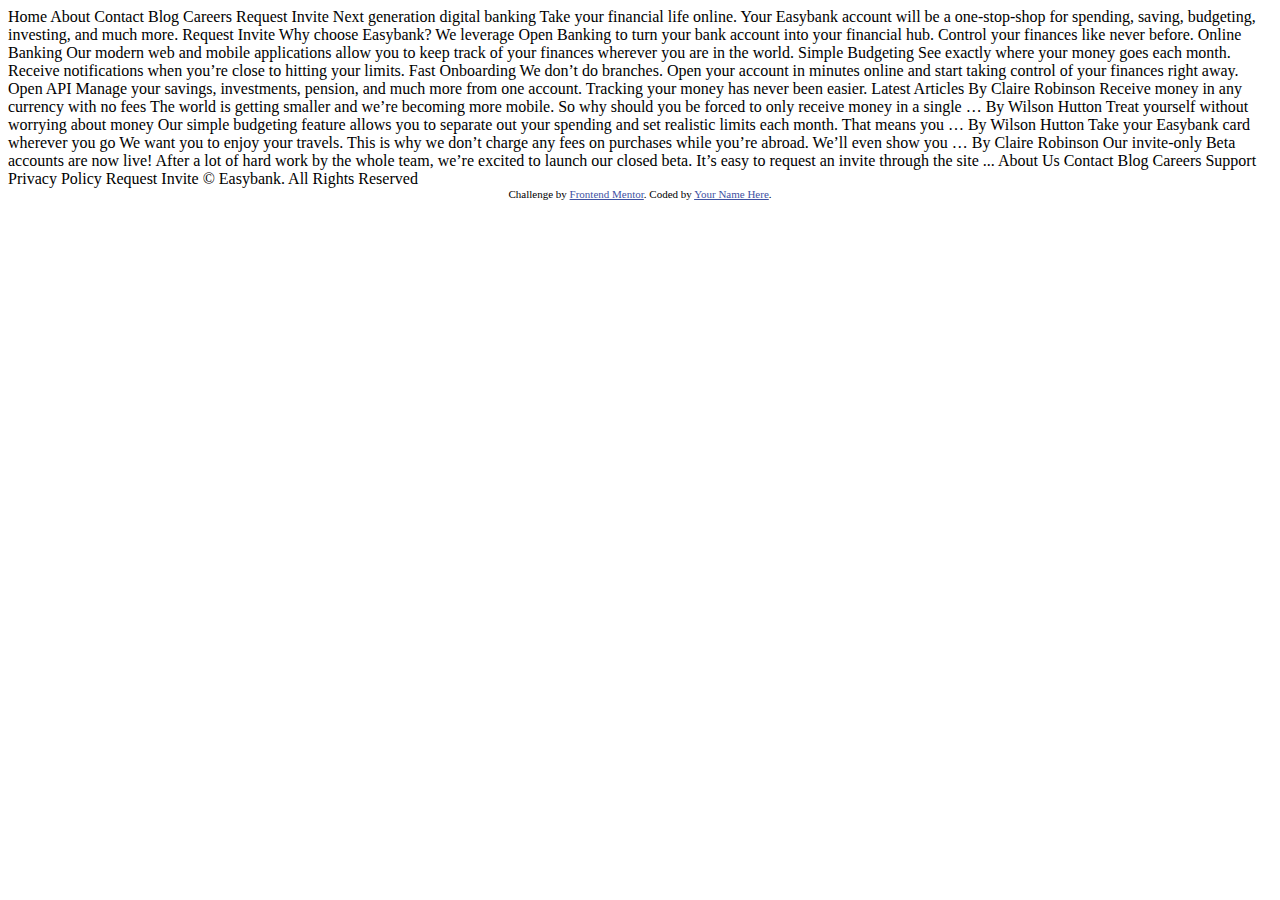
==== easybank-landing-page-master/index.html @ e7925551 "Necessary file" ====
<!DOCTYPE html>
<html lang="en">
<head>
  <meta charset="UTF-8">
  <meta name="viewport" content="width=device-width, initial-scale=1.0"> <!-- displays site properly based on user's device -->

  <link rel="icon" type="image/png" sizes="32x32" href="./images/favicon-32x32.png">
  
  <title>Frontend Mentor | Easybank landing page</title>

  <!-- Feel free to remove these styles or customise in your own stylesheet 👍 -->
  <style>
    .attribution { font-size: 11px; text-align: center; }
    .attribution a { color: hsl(228, 45%, 44%); }
  </style>
</head>
<body>

  Home
  About
  Contact
  Blog
  Careers

  Request Invite



  Next generation digital banking

  Take your financial life online. Your Easybank account will be a one-stop-shop 
  for spending, saving, budgeting, investing, and much more.

  Request Invite



  Why choose Easybank?

  We leverage Open Banking to turn your bank account into your financial hub. Control 
  your finances like never before.

  Online Banking
  Our modern web and mobile applications allow you to keep track of your finances 
  wherever you are in the world.

  Simple Budgeting
  See exactly where your money goes each month. Receive notifications when you’re 
  close to hitting your limits.

  Fast Onboarding
  We don’t do branches. Open your account in minutes online and start taking control 
  of your finances right away.

  Open API
  Manage your savings, investments, pension, and much more from one account. Tracking 
  your money has never been easier.

  

  Latest Articles

  By Claire Robinson
  Receive money in any currency with no fees
  The world is getting smaller and we’re becoming more mobile. So why should you be 
  forced to only receive money in a single …

  By Wilson Hutton
  Treat yourself without worrying about money
  Our simple budgeting feature allows you to separate out your spending and set 
  realistic limits each month. That means you …

  By Wilson Hutton
  Take your Easybank card wherever you go
  We want you to enjoy your travels. This is why we don’t charge any fees on purchases 
  while you’re abroad. We’ll even show you …

  By Claire Robinson
  Our invite-only Beta accounts are now live!
  After a lot of hard work by the whole team, we’re excited to launch our closed beta. 
  It’s easy to request an invite through the site ...

  

  About Us
  Contact
  Blog
  Careers
  Support
  Privacy Policy

  Request Invite

  © Easybank. All Rights Reserved
  
  <div class="attribution">
    Challenge by <a href="https://www.frontendmentor.io?ref=challenge" target="_blank">Frontend Mentor</a>. 
    Coded by <a href="#">Your Name Here</a>.
  </div>
</body>
</html>
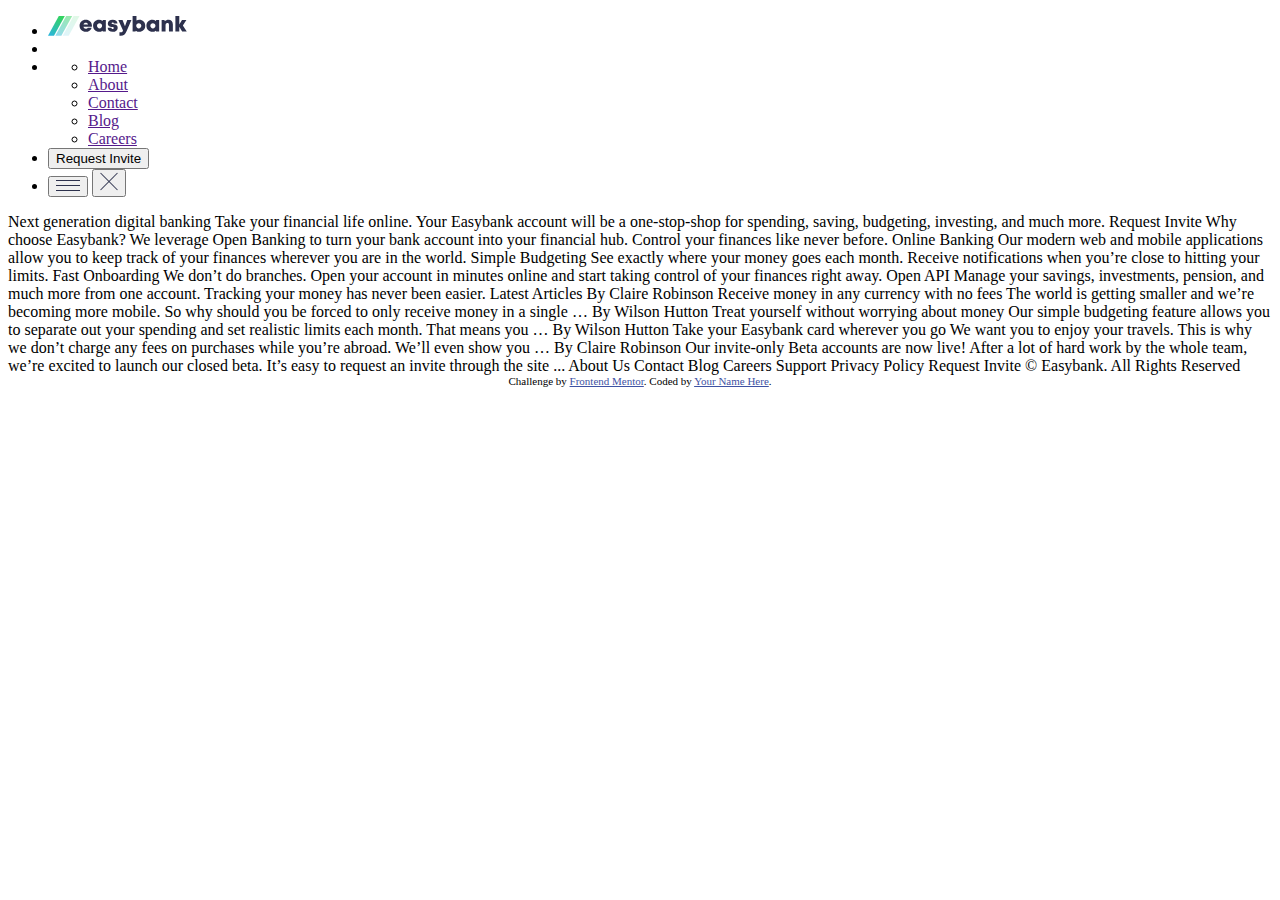
==== commit df12c1e4: "Header structure" ====
--- a/easybank-landing-page-master/index.html
+++ b/easybank-landing-page-master/index.html
@@ -1,34 +1,67 @@
 <!DOCTYPE html>
 <html lang="en">
+
 <head>
   <meta charset="UTF-8">
   <meta name="viewport" content="width=device-width, initial-scale=1.0"> <!-- displays site properly based on user's device -->
 
   <link rel="icon" type="image/png" sizes="32x32" href="./images/favicon-32x32.png">
-  
+
   <title>Frontend Mentor | Easybank landing page</title>
+
+  <link href="https://fonts.googleapis.com/css2?family=Public+Sans:wght@300;400;700&display=swap" rel="stylesheet">
+  <link rel="stylesheet" href="css/style.css">
 
   <!-- Feel free to remove these styles or customise in your own stylesheet 👍 -->
   <style>
-    .attribution { font-size: 11px; text-align: center; }
-    .attribution a { color: hsl(228, 45%, 44%); }
+    .attribution {
+      font-size: 11px;
+      text-align: center;
+    }
+
+    .attribution a {
+      color: hsl(228, 45%, 44%);
+    }
   </style>
 </head>
+
 <body>
+  <header class="container">
+    <nav class="menu">
+      <ul class="menu__ul">
+        <li class="menu__ul__logo">
+          <a href="index.html"><img src="images/logo.svg" alt="Easybank" /></a>
+        <li>
+        <li class="menu__ul__li">
+          <ul>
+            <li><a href="">Home</a></li>
+            <li><a href="">About</a></li>
+            <li><a href="">Contact</a></li>
+            <li><a href="">Blog</a></li>
+            <li><a href="">Careers</a></li>
+          </ul>
+        </li>
+        <li class="menu__ul__button">
+          <button class="btn">Request Invite</button>
+        </li>
+        <li class="menu__ul__hamburger">
+          <button class="open__menu">
+            <img src="images/icon-hamburger.svg" alt="Open menu" />
+          </button>
+          <button class="close__menu">
+            <img src="images/icon-close.svg" alt="Close menu" />
+          </button>
+        </li>
+      </ul>
+    </nav>
+  </header>
 
-  Home
-  About
-  Contact
-  Blog
-  Careers
-
-  Request Invite
 
 
 
   Next generation digital banking
 
-  Take your financial life online. Your Easybank account will be a one-stop-shop 
+  Take your financial life online. Your Easybank account will be a one-stop-shop
   for spending, saving, budgeting, investing, and much more.
 
   Request Invite
@@ -37,50 +70,50 @@
 
   Why choose Easybank?
 
-  We leverage Open Banking to turn your bank account into your financial hub. Control 
+  We leverage Open Banking to turn your bank account into your financial hub. Control
   your finances like never before.
 
   Online Banking
-  Our modern web and mobile applications allow you to keep track of your finances 
+  Our modern web and mobile applications allow you to keep track of your finances
   wherever you are in the world.
 
   Simple Budgeting
-  See exactly where your money goes each month. Receive notifications when you’re 
+  See exactly where your money goes each month. Receive notifications when you’re
   close to hitting your limits.
 
   Fast Onboarding
-  We don’t do branches. Open your account in minutes online and start taking control 
+  We don’t do branches. Open your account in minutes online and start taking control
   of your finances right away.
 
   Open API
-  Manage your savings, investments, pension, and much more from one account. Tracking 
+  Manage your savings, investments, pension, and much more from one account. Tracking
   your money has never been easier.
 
-  
+
 
   Latest Articles
 
   By Claire Robinson
   Receive money in any currency with no fees
-  The world is getting smaller and we’re becoming more mobile. So why should you be 
+  The world is getting smaller and we’re becoming more mobile. So why should you be
   forced to only receive money in a single …
 
   By Wilson Hutton
   Treat yourself without worrying about money
-  Our simple budgeting feature allows you to separate out your spending and set 
+  Our simple budgeting feature allows you to separate out your spending and set
   realistic limits each month. That means you …
 
   By Wilson Hutton
   Take your Easybank card wherever you go
-  We want you to enjoy your travels. This is why we don’t charge any fees on purchases 
+  We want you to enjoy your travels. This is why we don’t charge any fees on purchases
   while you’re abroad. We’ll even show you …
 
   By Claire Robinson
   Our invite-only Beta accounts are now live!
-  After a lot of hard work by the whole team, we’re excited to launch our closed beta. 
+  After a lot of hard work by the whole team, we’re excited to launch our closed beta.
   It’s easy to request an invite through the site ...
 
-  
+
 
   About Us
   Contact
@@ -92,10 +125,13 @@
   Request Invite
 
   © Easybank. All Rights Reserved
-  
+
   <div class="attribution">
-    Challenge by <a href="https://www.frontendmentor.io?ref=challenge" target="_blank">Frontend Mentor</a>. 
+    Challenge by <a href="https://www.frontendmentor.io?ref=challenge" target="_blank">Frontend Mentor</a>.
     Coded by <a href="#">Your Name Here</a>.
   </div>
+
+  <script src="js/script.js"></script>
 </body>
+
 </html>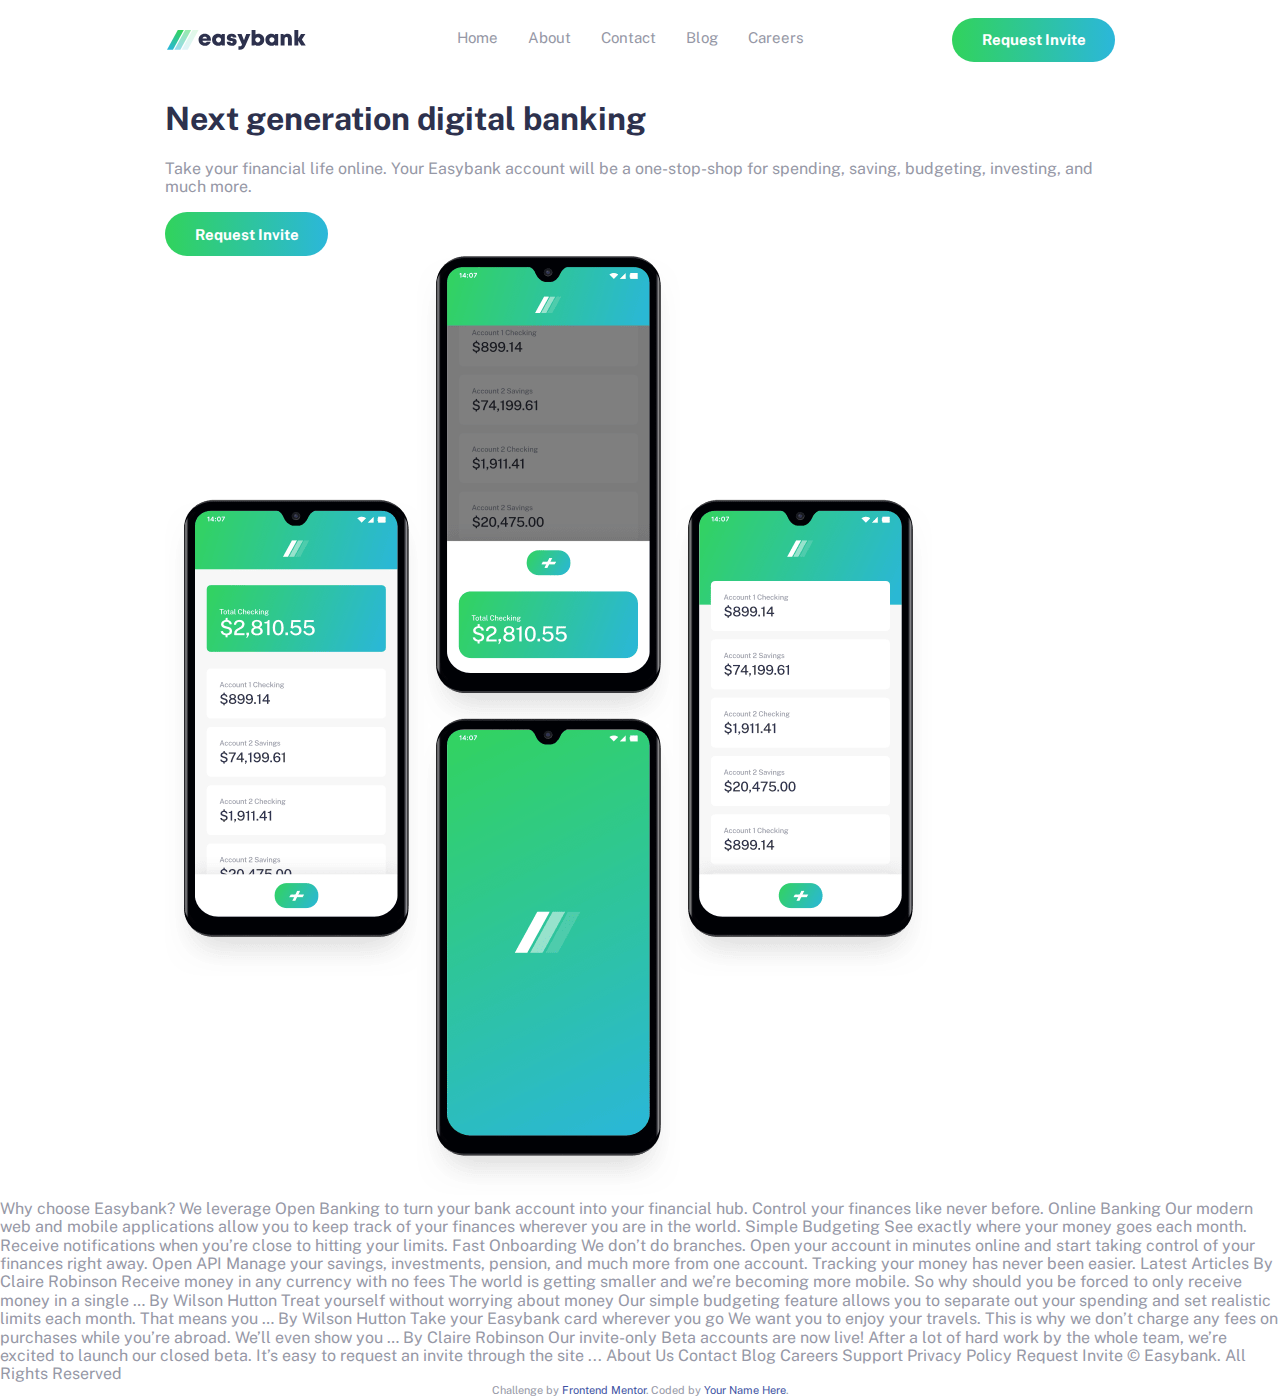
==== commit c0d85eed: "Main section structure" ====
--- a/easybank-landing-page-master/index.html
+++ b/easybank-landing-page-master/index.html
@@ -56,15 +56,17 @@
     </nav>
   </header>
 
-
-
-
-  Next generation digital banking
-
-  Take your financial life online. Your Easybank account will be a one-stop-shop
-  for spending, saving, budgeting, investing, and much more.
-
-  Request Invite
+  <main class="container">
+    <div class="main__text">
+      <h1 class="title">Next generation digital banking</h1>
+      <p class="text_1">Take your financial life online. Your Easybank account will be a one-stop-shop
+        for spending, saving, budgeting, investing, and much more.</p>
+      <button class="btn">Request Invite</button>
+    </div>
+    <div class="main__image">
+      <img src="images/image-mockups.png" alt="Mockups" />
+    </div>
+  </main>
 
 
 
--- a/easybank-landing-page-master/css/style.css
+++ b/easybank-landing-page-master/css/style.css
@@ -0,0 +1,537 @@
+/*! normalize.css v8.0.1 | MIT License | github.com/necolas/normalize.css */
+/* Document
+   ========================================================================== */
+/**
+ * 1. Correct the line height in all browsers.
+ * 2. Prevent adjustments of font size after orientation changes in iOS.
+ */
+html {
+  line-height: 1.15;
+  /* 1 */
+  -webkit-text-size-adjust: 100%;
+  /* 2 */
+}
+
+/* Sections
+   ========================================================================== */
+/**
+ * Remove the margin in all browsers.
+ */
+body {
+  margin: 0;
+}
+
+/**
+ * Render the `main` element consistently in IE.
+ */
+main {
+  display: block;
+}
+
+/**
+ * Correct the font size and margin on `h1` elements within `section` and
+ * `article` contexts in Chrome, Firefox, and Safari.
+ */
+h1 {
+  font-size: 2em;
+  margin: 0.67em 0;
+}
+
+/* Grouping content
+   ========================================================================== */
+/**
+ * 1. Add the correct box sizing in Firefox.
+ * 2. Show the overflow in Edge and IE.
+ */
+hr {
+  box-sizing: content-box;
+  /* 1 */
+  height: 0;
+  /* 1 */
+  overflow: visible;
+  /* 2 */
+}
+
+/**
+ * 1. Correct the inheritance and scaling of font size in all browsers.
+ * 2. Correct the odd `em` font sizing in all browsers.
+ */
+pre {
+  font-family: monospace, monospace;
+  /* 1 */
+  font-size: 1em;
+  /* 2 */
+}
+
+/* Text-level semantics
+   ========================================================================== */
+/**
+ * Remove the gray background on active links in IE 10.
+ */
+a {
+  background-color: transparent;
+}
+
+/**
+ * 1. Remove the bottom border in Chrome 57-
+ * 2. Add the correct text decoration in Chrome, Edge, IE, Opera, and Safari.
+ */
+abbr[title] {
+  border-bottom: none;
+  /* 1 */
+  text-decoration: underline;
+  /* 2 */
+  -webkit-text-decoration: underline dotted;
+          text-decoration: underline dotted;
+  /* 2 */
+}
+
+/**
+ * Add the correct font weight in Chrome, Edge, and Safari.
+ */
+b,
+strong {
+  font-weight: bolder;
+}
+
+/**
+ * 1. Correct the inheritance and scaling of font size in all browsers.
+ * 2. Correct the odd `em` font sizing in all browsers.
+ */
+code,
+kbd,
+samp {
+  font-family: monospace, monospace;
+  /* 1 */
+  font-size: 1em;
+  /* 2 */
+}
+
+/**
+ * Add the correct font size in all browsers.
+ */
+small {
+  font-size: 80%;
+}
+
+/**
+ * Prevent `sub` and `sup` elements from affecting the line height in
+ * all browsers.
+ */
+sub,
+sup {
+  font-size: 75%;
+  line-height: 0;
+  position: relative;
+  vertical-align: baseline;
+}
+
+sub {
+  bottom: -0.25em;
+}
+
+sup {
+  top: -0.5em;
+}
+
+/* Embedded content
+   ========================================================================== */
+/**
+ * Remove the border on images inside links in IE 10.
+ */
+img {
+  border-style: none;
+}
+
+/* Forms
+   ========================================================================== */
+/**
+ * 1. Change the font styles in all browsers.
+ * 2. Remove the margin in Firefox and Safari.
+ */
+button,
+input,
+optgroup,
+select,
+textarea {
+  font-family: inherit;
+  /* 1 */
+  font-size: 100%;
+  /* 1 */
+  line-height: 1.15;
+  /* 1 */
+  margin: 0;
+  /* 2 */
+}
+
+/**
+ * Show the overflow in IE.
+ * 1. Show the overflow in Edge.
+ */
+button,
+input {
+  /* 1 */
+  overflow: visible;
+}
+
+/**
+ * Remove the inheritance of text transform in Edge, Firefox, and IE.
+ * 1. Remove the inheritance of text transform in Firefox.
+ */
+button,
+select {
+  /* 1 */
+  text-transform: none;
+}
+
+/**
+ * Correct the inability to style clickable types in iOS and Safari.
+ */
+button,
+[type=button],
+[type=reset],
+[type=submit] {
+  -webkit-appearance: button;
+}
+
+/**
+ * Remove the inner border and padding in Firefox.
+ */
+button::-moz-focus-inner,
+[type=button]::-moz-focus-inner,
+[type=reset]::-moz-focus-inner,
+[type=submit]::-moz-focus-inner {
+  border-style: none;
+  padding: 0;
+}
+
+/**
+ * Restore the focus styles unset by the previous rule.
+ */
+button:-moz-focusring,
+[type=button]:-moz-focusring,
+[type=reset]:-moz-focusring,
+[type=submit]:-moz-focusring {
+  outline: 1px dotted ButtonText;
+}
+
+/**
+ * Correct the padding in Firefox.
+ */
+fieldset {
+  padding: 0.35em 0.75em 0.625em;
+}
+
+/**
+ * 1. Correct the text wrapping in Edge and IE.
+ * 2. Correct the color inheritance from `fieldset` elements in IE.
+ * 3. Remove the padding so developers are not caught out when they zero out
+ *    `fieldset` elements in all browsers.
+ */
+legend {
+  box-sizing: border-box;
+  /* 1 */
+  color: inherit;
+  /* 2 */
+  display: table;
+  /* 1 */
+  max-width: 100%;
+  /* 1 */
+  padding: 0;
+  /* 3 */
+  white-space: normal;
+  /* 1 */
+}
+
+/**
+ * Add the correct vertical alignment in Chrome, Firefox, and Opera.
+ */
+progress {
+  vertical-align: baseline;
+}
+
+/**
+ * Remove the default vertical scrollbar in IE 10+.
+ */
+textarea {
+  overflow: auto;
+}
+
+/**
+ * 1. Add the correct box sizing in IE 10.
+ * 2. Remove the padding in IE 10.
+ */
+[type=checkbox],
+[type=radio] {
+  box-sizing: border-box;
+  /* 1 */
+  padding: 0;
+  /* 2 */
+}
+
+/**
+ * Correct the cursor style of increment and decrement buttons in Chrome.
+ */
+[type=number]::-webkit-inner-spin-button,
+[type=number]::-webkit-outer-spin-button {
+  height: auto;
+}
+
+/**
+ * 1. Correct the odd appearance in Chrome and Safari.
+ * 2. Correct the outline style in Safari.
+ */
+[type=search] {
+  -webkit-appearance: textfield;
+  /* 1 */
+  outline-offset: -2px;
+  /* 2 */
+}
+
+/**
+ * Remove the inner padding in Chrome and Safari on macOS.
+ */
+[type=search]::-webkit-search-decoration {
+  -webkit-appearance: none;
+}
+
+/**
+ * 1. Correct the inability to style clickable types in iOS and Safari.
+ * 2. Change font properties to `inherit` in Safari.
+ */
+::-webkit-file-upload-button {
+  -webkit-appearance: button;
+  /* 1 */
+  font: inherit;
+  /* 2 */
+}
+
+/* Interactive
+   ========================================================================== */
+/*
+ * Add the correct display in Edge, IE 10+, and Firefox.
+ */
+details {
+  display: block;
+}
+
+/*
+ * Add the correct display in all browsers.
+ */
+summary {
+  display: list-item;
+}
+
+/* Misc
+   ========================================================================== */
+/**
+ * Add the correct display in IE 10+.
+ */
+template {
+  display: none;
+}
+
+/**
+ * Add the correct display in IE 10.
+ */
+[hidden] {
+  display: none;
+}
+
+:root {
+  font-size: 16px;
+}
+
+* {
+  font-family: "Public Sans", sans-serif;
+  color: #9698a6;
+}
+
+h1,
+h2,
+h3,
+h4 {
+  color: #2d314d;
+}
+
+.btn {
+  color: white;
+}
+
+.btn,
+li a {
+  font-size: 0.9375rem;
+}
+
+.container {
+  padding: 0px 15px;
+}
+
+ul {
+  margin: 0;
+  padding: 0;
+  list-style: none;
+}
+
+a {
+  text-decoration: none;
+}
+
+.btn {
+  font-weight: bold;
+  background-image: linear-gradient(to right, #31d35c, #2bb7da);
+  border: none;
+  width: 163px;
+  height: 44px;
+  border-radius: 23px;
+  cursor: pointer;
+  transition: opacity 0.4s, box-shadow 0.4s;
+}
+.btn:hover {
+  opacity: 0.7;
+}
+.btn:focus {
+  outline-width: 0px;
+  box-shadow: 4px 2px 4px 0px #31d35c, -4px -2px 4px 0px #2bb7da;
+}
+
+/* Responsive */
+@media screen and (min-width: 376px) {
+  .container {
+    padding: 0px 24px;
+  }
+}
+@media screen and (min-width: 600px) {
+  .container {
+    padding: 0px 60px;
+  }
+}
+@media screen and (min-width: 1279px) {
+  .container {
+    padding: 0px 165px;
+  }
+}
+/* Header desktop first */
+header {
+  position: relative;
+}
+header .menu__ul {
+  height: 80px;
+  display: flex;
+  justify-content: space-between;
+  align-items: center;
+}
+header .menu__ul a {
+  display: block;
+  padding: 4px 0px 0;
+}
+header .menu__ul__logo a {
+  border: 2px solid;
+  border-color: transparent;
+}
+header .menu__ul__logo a:focus {
+  outline-width: 0px;
+  border-image-slice: 1;
+  border-image-source: linear-gradient(to right, #31d35c, #2bb7da);
+}
+header .menu__ul__li {
+  margin: 0 auto;
+}
+header .menu__ul__li ul {
+  display: flex;
+}
+header .menu__ul__li a {
+  padding: 0px 15px;
+  border-bottom: 4px solid transparent;
+  height: 80px;
+  display: flex;
+  align-items: center;
+  transition: color 0.4s;
+}
+header .menu__ul__li a:hover,
+header .menu__ul__li a:focus {
+  outline-width: 0px;
+  color: #2d314d;
+  border-image-slice: 1;
+  border-image-source: linear-gradient(to right, #31d35c, #2bb7da);
+}
+header .menu__ul__hamburger,
+header .menu__ul__hamburger button {
+  display: none;
+  border: none;
+  background-color: transparent;
+  padding: 10px 0px 10px 10px;
+  cursor: pointer;
+}
+header .menu__ul__hamburger button:focus {
+  outline-color: transparent;
+}
+
+@media screen and (max-width: 900px) {
+  body.open {
+    overflow: hidden;
+  }
+
+  header .menu__ul__li {
+    position: absolute;
+    height: 0vh;
+    top: 80px;
+    left: 50%;
+    transform: translateX(-50%);
+    overflow: hidden;
+    transition: 0.6s ease-in-out !important;
+  }
+  header.open .menu__ul__li {
+    width: 100%;
+    height: 100vh;
+    background-image: linear-gradient(to bottom, #2d314d, rgba(45, 49, 77, 0.5), transparent);
+    transition: 0.6s ease-in-out;
+  }
+  header .menu__ul__li ul {
+    flex-direction: column;
+    align-items: center;
+    position: absolute;
+    background-color: white;
+    width: calc(100% - 120px);
+    height: 0;
+    padding: 15px 0;
+    border-radius: 5px;
+    top: 24px;
+    left: 50%;
+    transform: translateX(-50%);
+    overflow: hidden;
+    transition: height 0.6s ease-in-out;
+  }
+  header.open .menu__ul__li ul {
+    height: auto;
+    transition: height 0.6s ease-in-out;
+  }
+  header .menu__ul__li a {
+    color: #2d314d;
+    height: auto;
+    padding: 15px;
+  }
+  header .menu__ul__button {
+    display: none;
+  }
+  header .menu__ul__hamburger,
+header .menu__ul__hamburger .open__menu {
+    display: block;
+  }
+  header.open .menu__ul__hamburger .open__menu {
+    display: none;
+  }
+  header.open .menu__ul__hamburger .close__menu {
+    display: block;
+  }
+}
+@media screen and (max-width: 600px) {
+  header .menu__ul__li ul {
+    width: calc(100% - 48px);
+  }
+}
+@media screen and (max-width: 374px) {
+  header .menu__ul__li ul {
+    width: calc(100% - 30px);
+  }
+}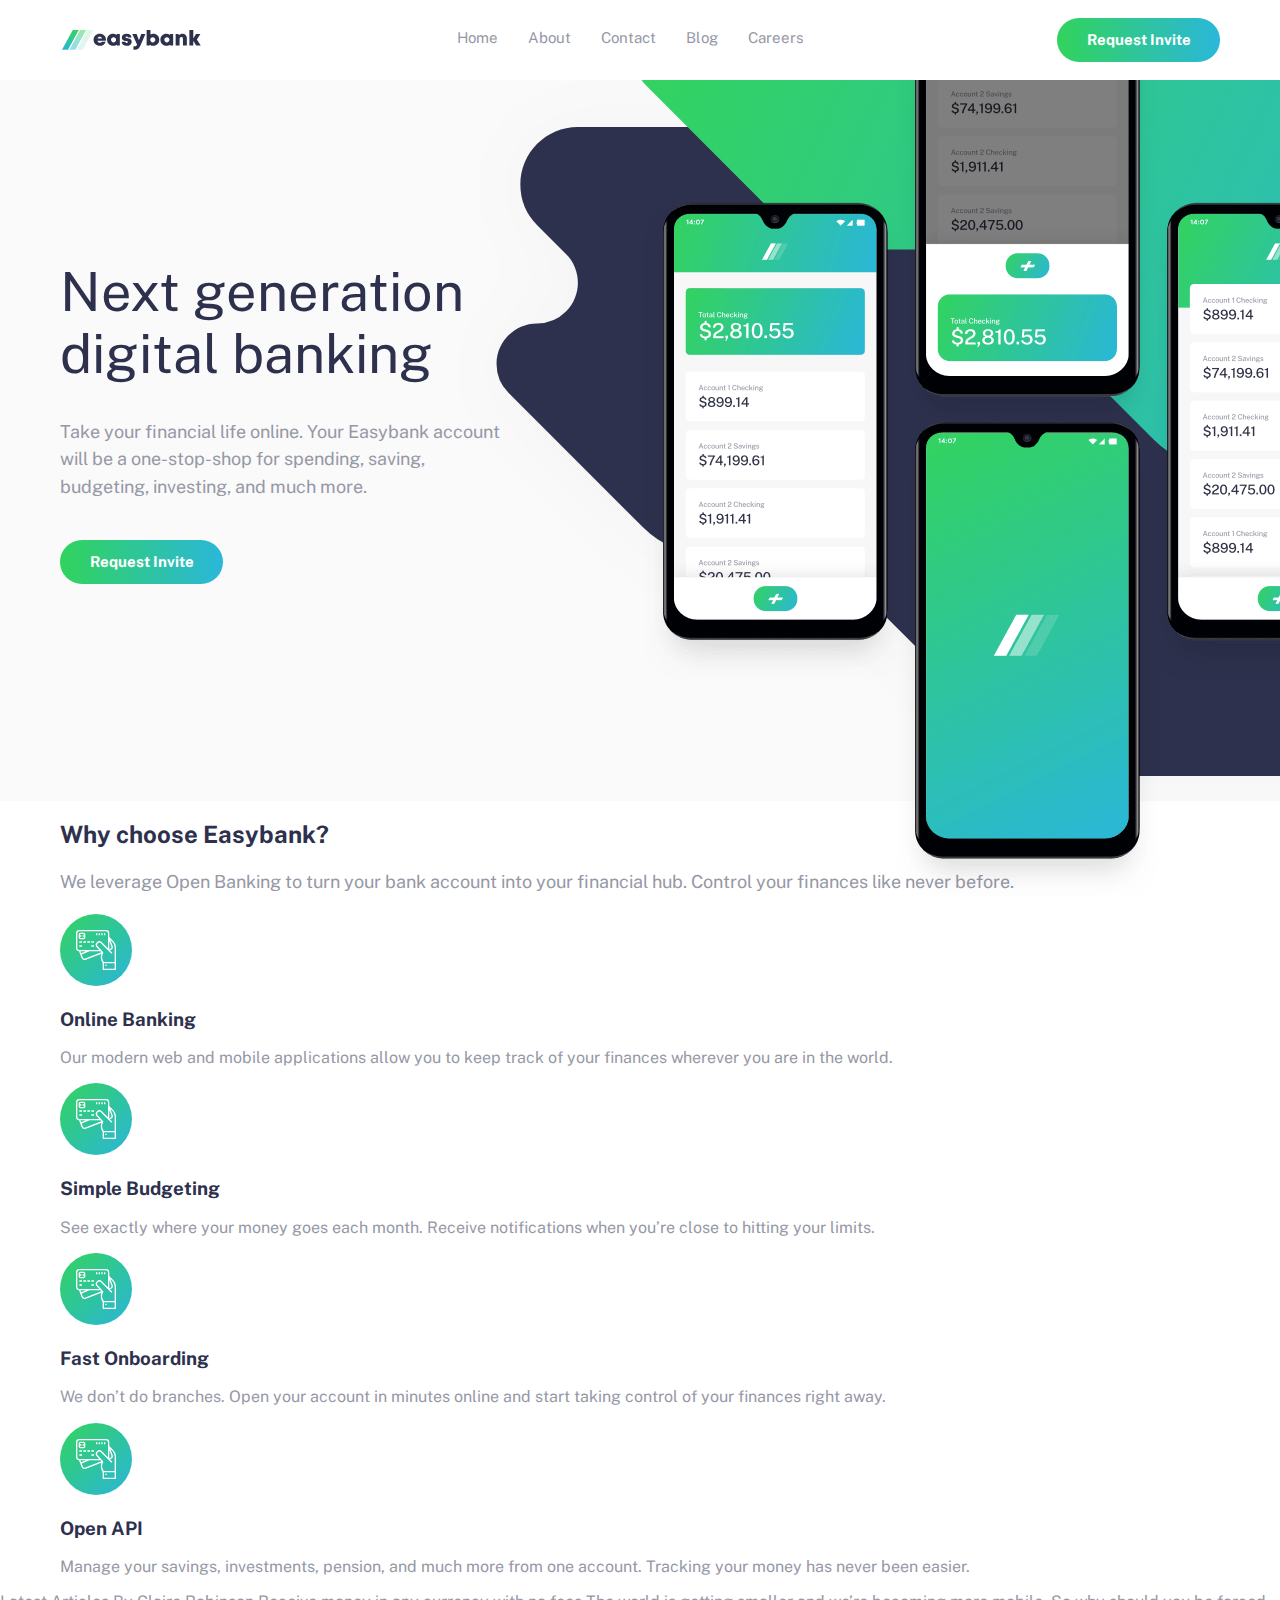
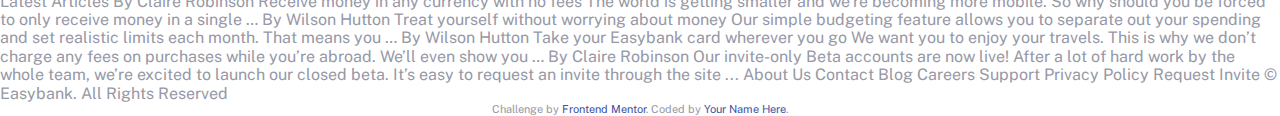
==== commit bbf33363: "Features section structure" ====
--- a/easybank-landing-page-master/index.html
+++ b/easybank-landing-page-master/index.html
@@ -68,28 +68,49 @@
     </div>
   </main>
 
+  <section class="features container">
+    <div class="features__text">
+      <h2 class="subtitle_1">Why choose Easybank?</h2>
+      <p class="text_1">We leverage Open Banking to turn your bank account into your financial hub. Control
+        your finances like never before.
+      </p>
+    </div>
+    <div class="features__wrapper">
+      <div class="features__feature">
+        <img src="images/icon-online.svg" alt="Online Banking" />
+        <h3 class="subtitle_2">Online Banking</h3>
+        <p class="text_2">Our modern web and mobile applications allow you to keep track of your finances
+          wherever you are in the world.</p>
+      </div>
+
+      <div class="features__feature">
+        <img src="images/icon-online.svg" alt="Online Banking" />
+        <h3 class="subtitle_2">Simple Budgeting</h3>
+        <p class="text_2">See exactly where your money goes each month. Receive notifications when you’re
+          close to hitting your limits.</p>
+      </div>
+
+      <div class="features__feature">
+        <img src="images/icon-online.svg" alt="Online Banking" />
+        <h3 class="subtitle_2">Fast Onboarding</h3>
+        <p class="text_2">We don’t do branches. Open your account in minutes online and start taking control
+          of your finances right away.</p>
+      </div>
+
+      <div class="features__feature">
+        <img src="images/icon-online.svg" alt="Online Banking" />
+        <h3 class="subtitle_2">Open API</h3>
+        <p class="text_2">Manage your savings, investments, pension, and much more from one account. Tracking
+          your money has never been easier.</p>
+      </div>
+    </div>
+  </section>
 
 
-  Why choose Easybank?
 
-  We leverage Open Banking to turn your bank account into your financial hub. Control
-  your finances like never before.
 
-  Online Banking
-  Our modern web and mobile applications allow you to keep track of your finances
-  wherever you are in the world.
 
-  Simple Budgeting
-  See exactly where your money goes each month. Receive notifications when you’re
-  close to hitting your limits.
 
-  Fast Onboarding
-  We don’t do branches. Open your account in minutes online and start taking control
-  of your finances right away.
-
-  Open API
-  Manage your savings, investments, pension, and much more from one account. Tracking
-  your money has never been easier.
 
 
 
--- a/easybank-landing-page-master/css/style.css
+++ b/easybank-landing-page-master/css/style.css
@@ -363,8 +363,31 @@
   font-size: 0.9375rem;
 }
 
+.title {
+  font-size: 2.3125rem;
+  font-weight: 400;
+}
+
+.text_1 {
+  font-size: 0.875rem;
+  line-height: 1.4rem;
+}
+
+@media screen and (min-width: 767px) {
+  .title {
+    font-size: 3.375rem;
+  }
+
+  .text_1 {
+    font-size: 1.125rem;
+    line-height: 1.7rem;
+  }
+}
 .container {
   padding: 0px 15px;
+  max-width: 1920px;
+  margin: 0 auto;
+  box-sizing: border-box;
 }
 
 ul {
@@ -406,14 +429,31 @@
     padding: 0px 60px;
   }
 }
-@media screen and (min-width: 1279px) {
+@media screen and (min-width: 1400px) {
   .container {
     padding: 0px 165px;
   }
 }
+@media screen and (min-width: 1600px) {
+  .container {
+    padding: 0px 230px;
+  }
+}
+@media screen and (min-width: 1750px) {
+  .container {
+    padding: 0px 260px;
+  }
+}
+@media screen and (min-width: 1850px) {
+  .container {
+    padding: 0px 330px;
+  }
+}
 /* Header desktop first */
 header {
+  background-color: #fff;
   position: relative;
+  z-index: 3;
 }
 header .menu__ul {
   height: 80px;
@@ -479,7 +519,7 @@
     left: 50%;
     transform: translateX(-50%);
     overflow: hidden;
-    transition: 0.6s ease-in-out !important;
+    transition: 0.6s ease-in !important;
   }
   header.open .menu__ul__li {
     width: 100%;
@@ -525,13 +565,140 @@
     display: block;
   }
 }
-@media screen and (max-width: 600px) {
-  header .menu__ul__li ul {
-    width: calc(100% - 48px);
-  }
-}
 @media screen and (max-width: 374px) {
   header .menu__ul__li ul {
     width: calc(100% - 30px);
   }
+}
+@media screen and (max-width: 600px) {
+  header .menu__ul {
+    height: 64px;
+  }
+
+  header .menu__ul__li {
+    top: 64px;
+  }
+
+  header .menu__ul__li ul {
+    width: calc(100% - 48px);
+  }
+}
+main {
+  background-color: #fafafa;
+  display: flex;
+  background-image: url("../images/bg-intro-desktop.svg");
+  background-repeat: no-repeat;
+  background-position-x: 624px;
+  background-position-y: -260px;
+  justify-content: space-between;
+  position: relative;
+}
+main.container {
+  padding-right: 0px;
+}
+main .main__text {
+  height: 721px;
+}
+main .main__text .title {
+  width: 404px;
+  margin: 181px 0 33px 0;
+}
+main .main__text .text_1 {
+  width: 447px;
+  margin: 0 0 40px;
+}
+main .main__image {
+  position: absolute;
+  height: 939px;
+  width: 636px;
+  right: 0px;
+  top: -121px;
+  z-index: 1;
+  overflow: hidden;
+}
+
+@media screen and (max-width: 1250px) {
+  main {
+    flex-direction: column-reverse;
+    align-items: center;
+  }
+  main .main__text {
+    height: auto;
+    text-align: center;
+  }
+  main .main__text .title {
+    margin: 36px auto 33px auto;
+  }
+  main .main__image {
+    position: relative;
+    height: 529px;
+    width: 636px;
+    top: 0;
+    z-index: 1;
+    overflow: hidden;
+  }
+  main .main__image img {
+    display: block;
+    width: 100%;
+    top: -228px;
+    position: relative;
+  }
+}
+@media screen and (min-width: 375px) and (max-width: 440px) {
+  main {
+    background-size: contain;
+    padding-right: 15px;
+  }
+}
+@media screen and (max-width: 720px) {
+  main {
+    background-image: url("../images/bg-intro-mobile.svg");
+    background-position-x: right;
+    background-position-y: -85px;
+    padding: 0;
+  }
+  main .main__text .title {
+    margin: 48px 0 23px;
+    width: 300px;
+  }
+  main .main__text .text_1 {
+    margin-bottom: 33px;
+    width: 300px;
+  }
+  main .main__image {
+    margin: 0 auto;
+    width: 300px;
+    height: 259px;
+  }
+  main .main__image img {
+    height: auto;
+    width: 300px;
+    margin: 0 auto;
+    top: -106px;
+  }
+}
+@media screen and (min-width: 720px) and (max-width: 768px) {
+  main {
+    background-position-x: 107px;
+  }
+}
+@media screen and (min-width: 769px) and (max-width: 1251px) {
+  main {
+    background-position-x: 321px;
+  }
+}
+@media screen and (min-width: 1251px) and (max-width: 1399px) {
+  main {
+    background-position-x: 424px;
+  }
+}
+@media screen and (min-width: 1690px) {
+  main {
+    background-position-x: 720px;
+  }
+}
+@media screen and (min-width: 1800px) {
+  main {
+    background-position-x: 820px;
+  }
 }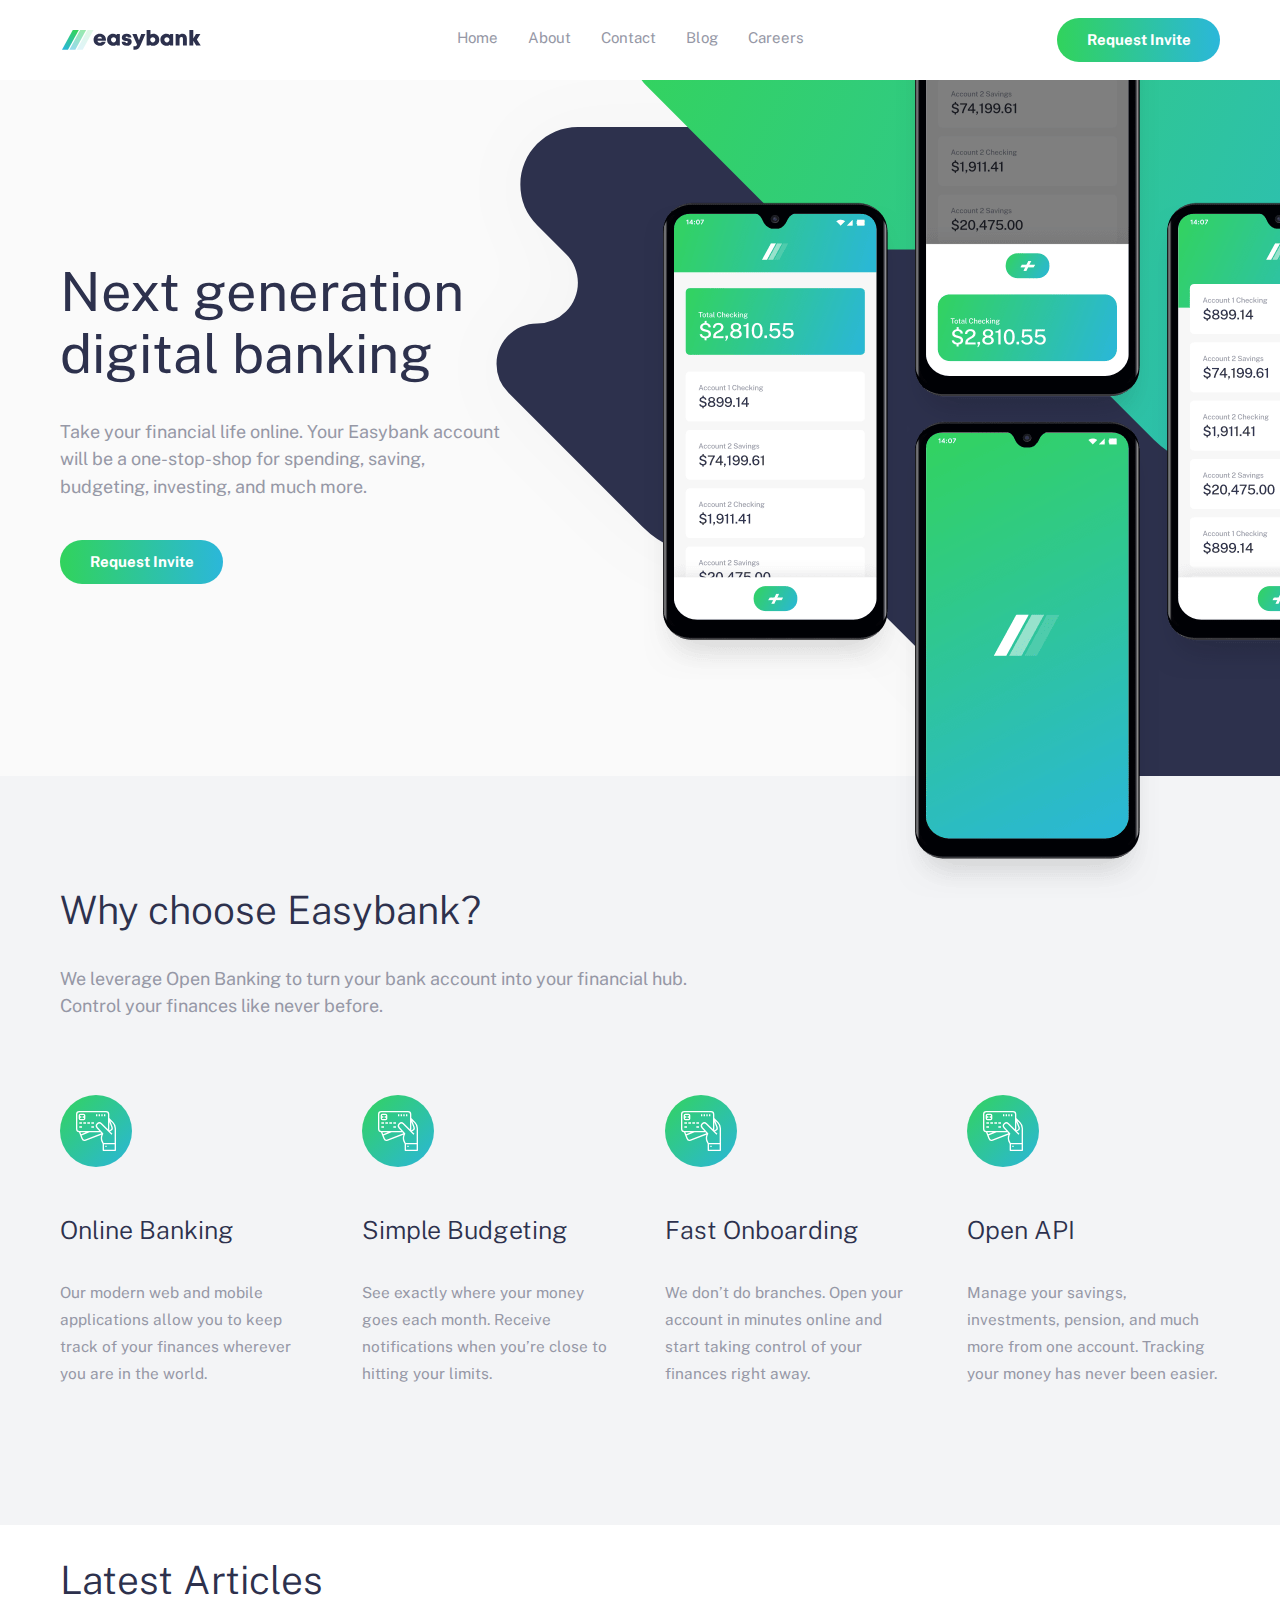
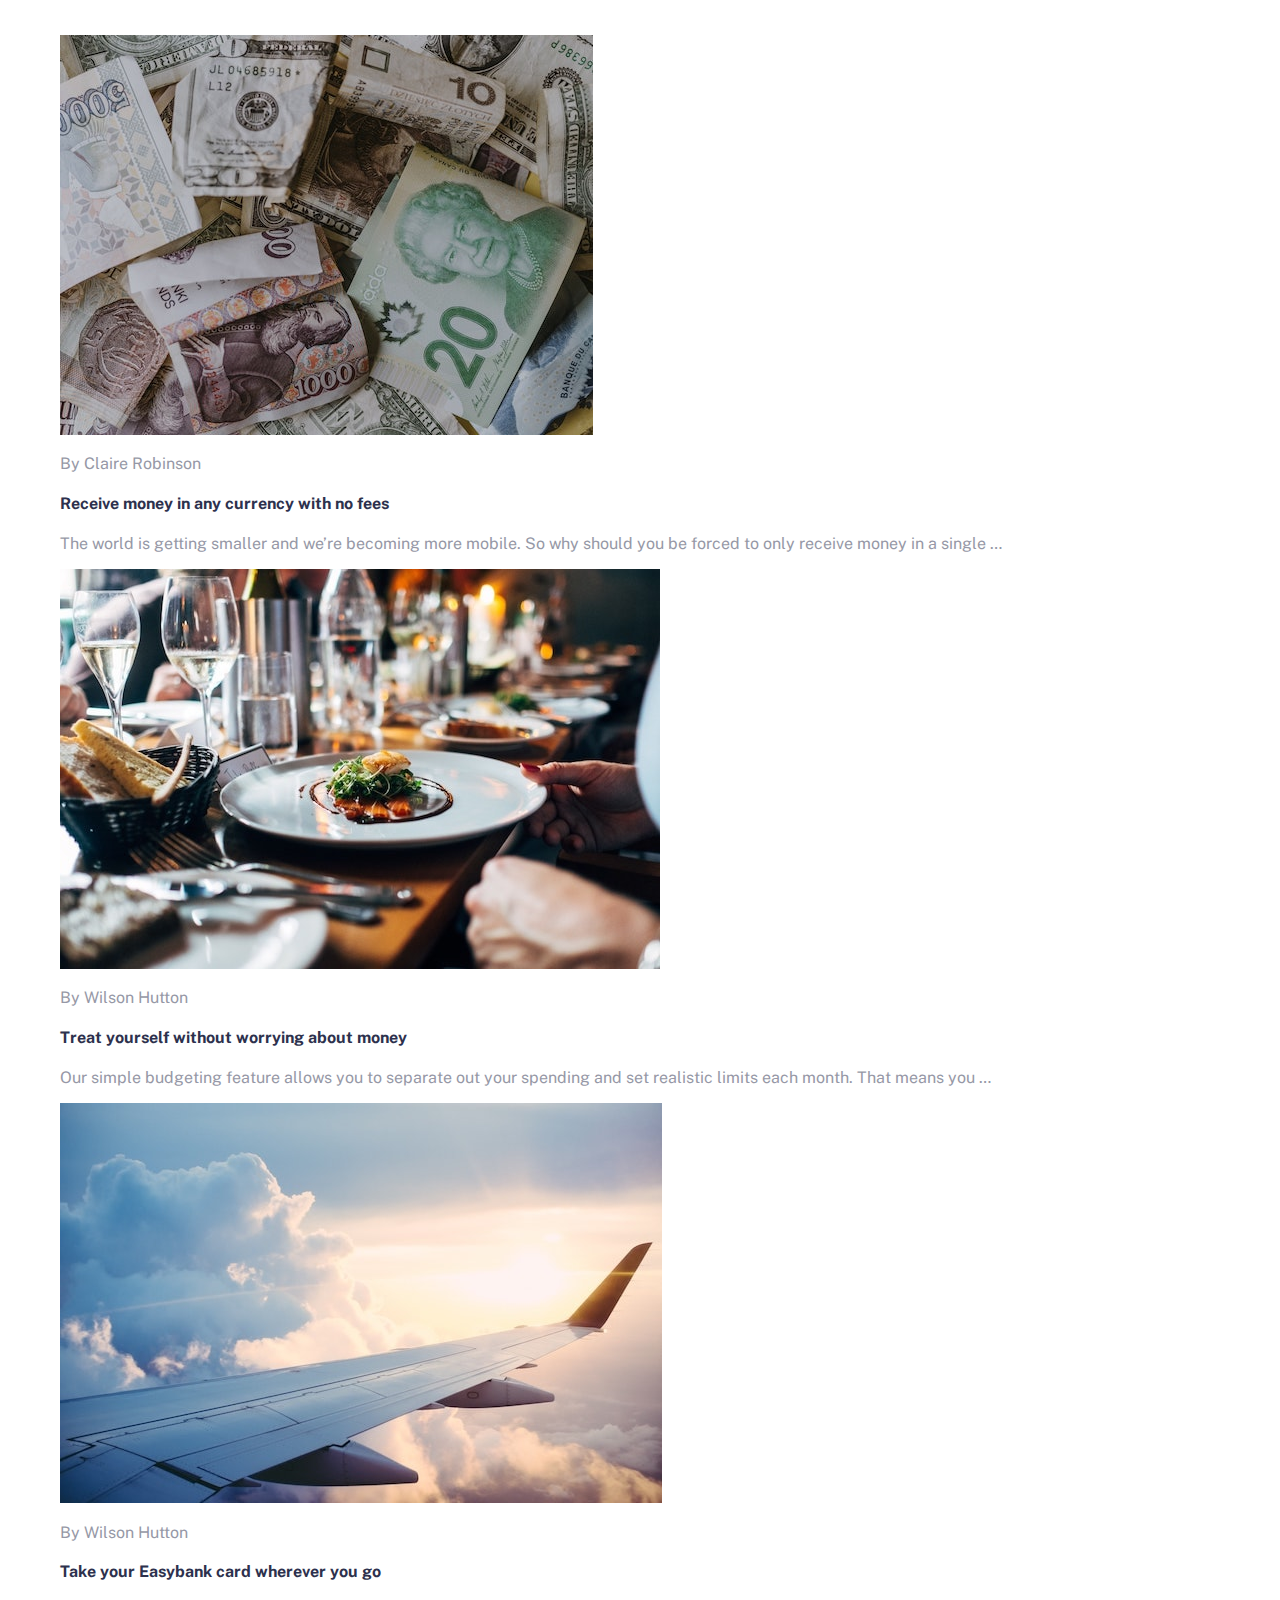
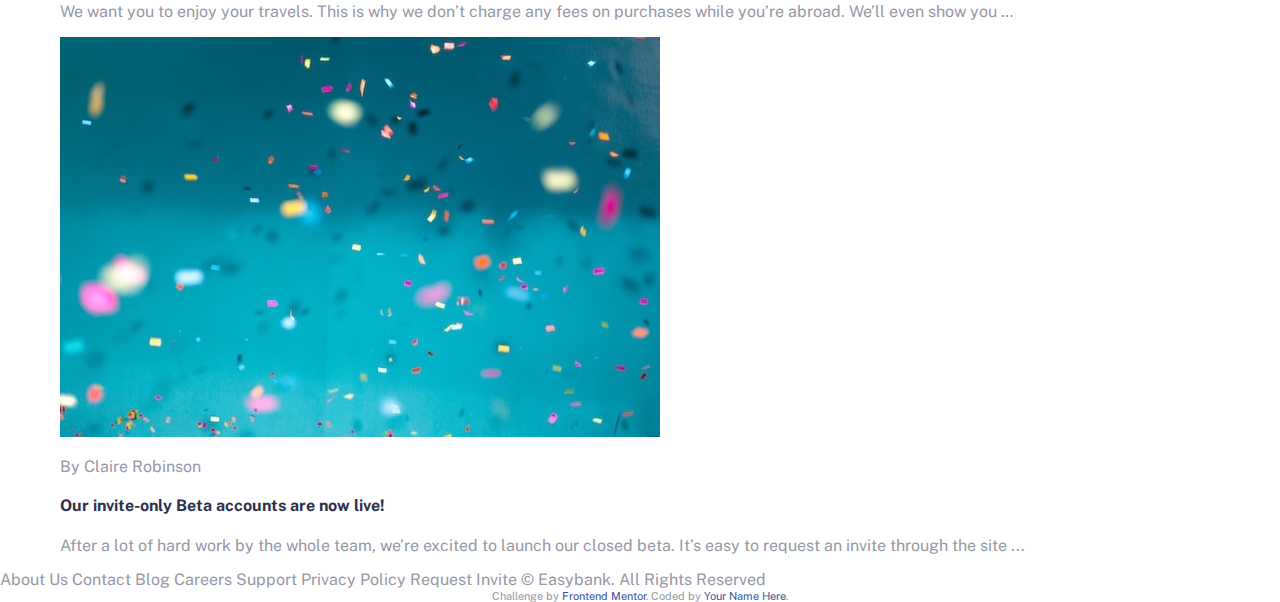
==== commit 178d9e69: "Articles section structure" ====
--- a/easybank-landing-page-master/index.html
+++ b/easybank-landing-page-master/index.html
@@ -106,35 +106,64 @@
     </div>
   </section>
 
+  <section class="articles container">
+    <h2 class="subtitle_1">Latest Articles</h2>
+    <div class="articles__wrapper">
+      <article class="articles__article">
+        <a href="">
+          <img src="images/image-currency.jpg" alt="Currency" />
+          <div class="articles__article__text">
+            <p class="text_4">By Claire Robinson</p>
+            <h4 class="subtitle_3">Receive money in any currency with no fees</h4>
+            <p class="text_3">The world is getting smaller and we’re becoming more mobile. So why should you be
+              forced to only receive money in a single …</p>
+          </div>
+        </a>
+      </article>
+
+      <article class="articles__article">
+        <a href="">
+          <img src="images/image-restaurant.jpg" alt="Restaurant" />
+          <div class="articles__article__text">
+            <p class="text_4">By Wilson Hutton</p>
+            <h4 class="subtitle_3">Treat yourself without worrying about money</h4>
+            <p class="text_3">Our simple budgeting feature allows you to separate out your spending and set
+              realistic limits each month. That means you …</p>
+          </div>
+        </a>
+      </article>
+
+      <article class="articles__article">
+        <a href="">
+          <img src="images/image-plane.jpg" alt="Plane" />
+          <div class="articles__article__text">
+            <p class="text_4">By Wilson Hutton</p>
+            <h4 class="subtitle_3">Take your Easybank card wherever you go</h4>
+            <p class="text_3">We want you to enjoy your travels. This is why we don’t charge any fees on purchases
+              while you’re abroad. We’ll even show you …</p>
+          </div>
+        </a>
+      </article>
+
+      <article class="articles__article">
+        <a href="">
+          <img src="images/image-confetti.jpg" alt="Confetti" />
+          <div class="articles__article__text">
+            <p class="text_4">By Claire Robinson</p>
+            <h4 class="subtitle_3">Our invite-only Beta accounts are now live!</h4>
+            <p class="text_3">After a lot of hard work by the whole team, we’re excited to launch our closed beta.
+              It’s easy to request an invite through the site ...</p>
+          </div>
+        </a>
+      </article>
+    </div>
+  </section>
 
 
 
 
 
 
-
-
-  Latest Articles
-
-  By Claire Robinson
-  Receive money in any currency with no fees
-  The world is getting smaller and we’re becoming more mobile. So why should you be
-  forced to only receive money in a single …
-
-  By Wilson Hutton
-  Treat yourself without worrying about money
-  Our simple budgeting feature allows you to separate out your spending and set
-  realistic limits each month. That means you …
-
-  By Wilson Hutton
-  Take your Easybank card wherever you go
-  We want you to enjoy your travels. This is why we don’t charge any fees on purchases
-  while you’re abroad. We’ll even show you …
-
-  By Claire Robinson
-  Our invite-only Beta accounts are now live!
-  After a lot of hard work by the whole team, we’re excited to launch our closed beta.
-  It’s easy to request an invite through the site ...
 
 
 
--- a/easybank-landing-page-master/css/style.css
+++ b/easybank-landing-page-master/css/style.css
@@ -368,18 +368,46 @@
   font-weight: 400;
 }
 
+.subtitle_1 {
+  font-size: 1.75rem;
+  font-weight: 300;
+}
+
+.subtitle_2 {
+  font-size: 1.25rem;
+  font-weight: 300;
+}
+
 .text_1 {
   font-size: 0.875rem;
   line-height: 1.4rem;
 }
 
+.text_2 {
+  font-size: 0.8125rem;
+  line-height: 1.4rem;
+}
+
 @media screen and (min-width: 767px) {
   .title {
     font-size: 3.375rem;
   }
 
+  .subtitle_1 {
+    font-size: 2.4375rem;
+  }
+
+  .subtitle_2 {
+    font-size: 1.5625rem;
+  }
+
   .text_1 {
     font-size: 1.125rem;
+    line-height: 1.7rem;
+  }
+
+  .text_2 {
+    font-size: 0.96rem;
     line-height: 1.7rem;
   }
 }
@@ -597,7 +625,7 @@
   padding-right: 0px;
 }
 main .main__text {
-  height: 721px;
+  height: 696px;
 }
 main .main__text .title {
   width: 404px;
@@ -622,6 +650,9 @@
     flex-direction: column-reverse;
     align-items: center;
   }
+  main.container {
+    padding-bottom: 80px;
+  }
   main .main__text {
     height: auto;
     text-align: center;
@@ -677,6 +708,28 @@
     top: -106px;
   }
 }
+@media screen and (max-width: 374px) {
+  main .main__text .title,
+main .main__text .text_1,
+main .main__image,
+main .main__image img {
+    width: 290px;
+  }
+
+  main.container {
+    padding-right: 15px;
+  }
+}
+@media screen and (min-width: 375px) {
+  main.container {
+    padding-right: 24px;
+  }
+}
+@media screen and (min-width: 600px) {
+  main.container {
+    padding-right: 60px;
+  }
+}
 @media screen and (min-width: 720px) and (max-width: 768px) {
   main {
     background-position-x: 107px;
@@ -701,4 +754,84 @@
   main {
     background-position-x: 820px;
   }
+}
+.features {
+  background-color: #f3f4f6;
+  padding-top: 112px;
+  padding-bottom: 106px;
+}
+.features .features__text {
+  max-width: 636px;
+}
+.features .features__text .subtitle_1 {
+  margin-top: 0;
+}
+.features .features__wrapper {
+  display: flex;
+  justify-content: space-between;
+  margin-top: 58.5px;
+}
+.features .features__feature {
+  padding: 16.5px 0;
+}
+.features .features__feature + .features__feature {
+  padding-left: 15px;
+}
+.features .features__feature .subtitle_2 {
+  margin: 45px 0 34px;
+}
+.features .features__feature .text_2 {
+  max-width: 253px;
+}
+
+@media screen and (max-width: 1151px) {
+  .features .features__wrapper {
+    flex-wrap: wrap;
+  }
+  .features .features__feature {
+    box-sizing: border-box;
+    flex-basis: 340px;
+    flex-grow: 1;
+    flex-shrink: 0;
+  }
+  .features .features__feature + .features__feature {
+    padding-left: 0px;
+  }
+  .features .features__feature:nth-child(even) {
+    padding-left: 40px;
+  }
+  .features .features__feature .text_2 {
+    max-width: 446px;
+  }
+}
+@media screen and (max-width: 815px) {
+  .features .features__feature {
+    flex-basis: 300px;
+    flex-grow: 1;
+    flex-shrink: 0;
+  }
+}
+@media screen and (max-width: 735px) {
+  .features {
+    text-align: center;
+    padding-top: 65px;
+    padding-bottom: 65px;
+  }
+  .features .features__text {
+    max-width: 290px;
+    margin: 0 auto;
+  }
+  .features .features__feature {
+    padding: 36px 0;
+  }
+  .features .features__feature:nth-child(even) {
+    padding-left: 0;
+  }
+  .features .features__feature .subtitle_2 {
+    margin: 26px 0 23px;
+  }
+  .features .features__feature .text_2 {
+    margin: 0px auto;
+    max-width: 290px;
+  }
 }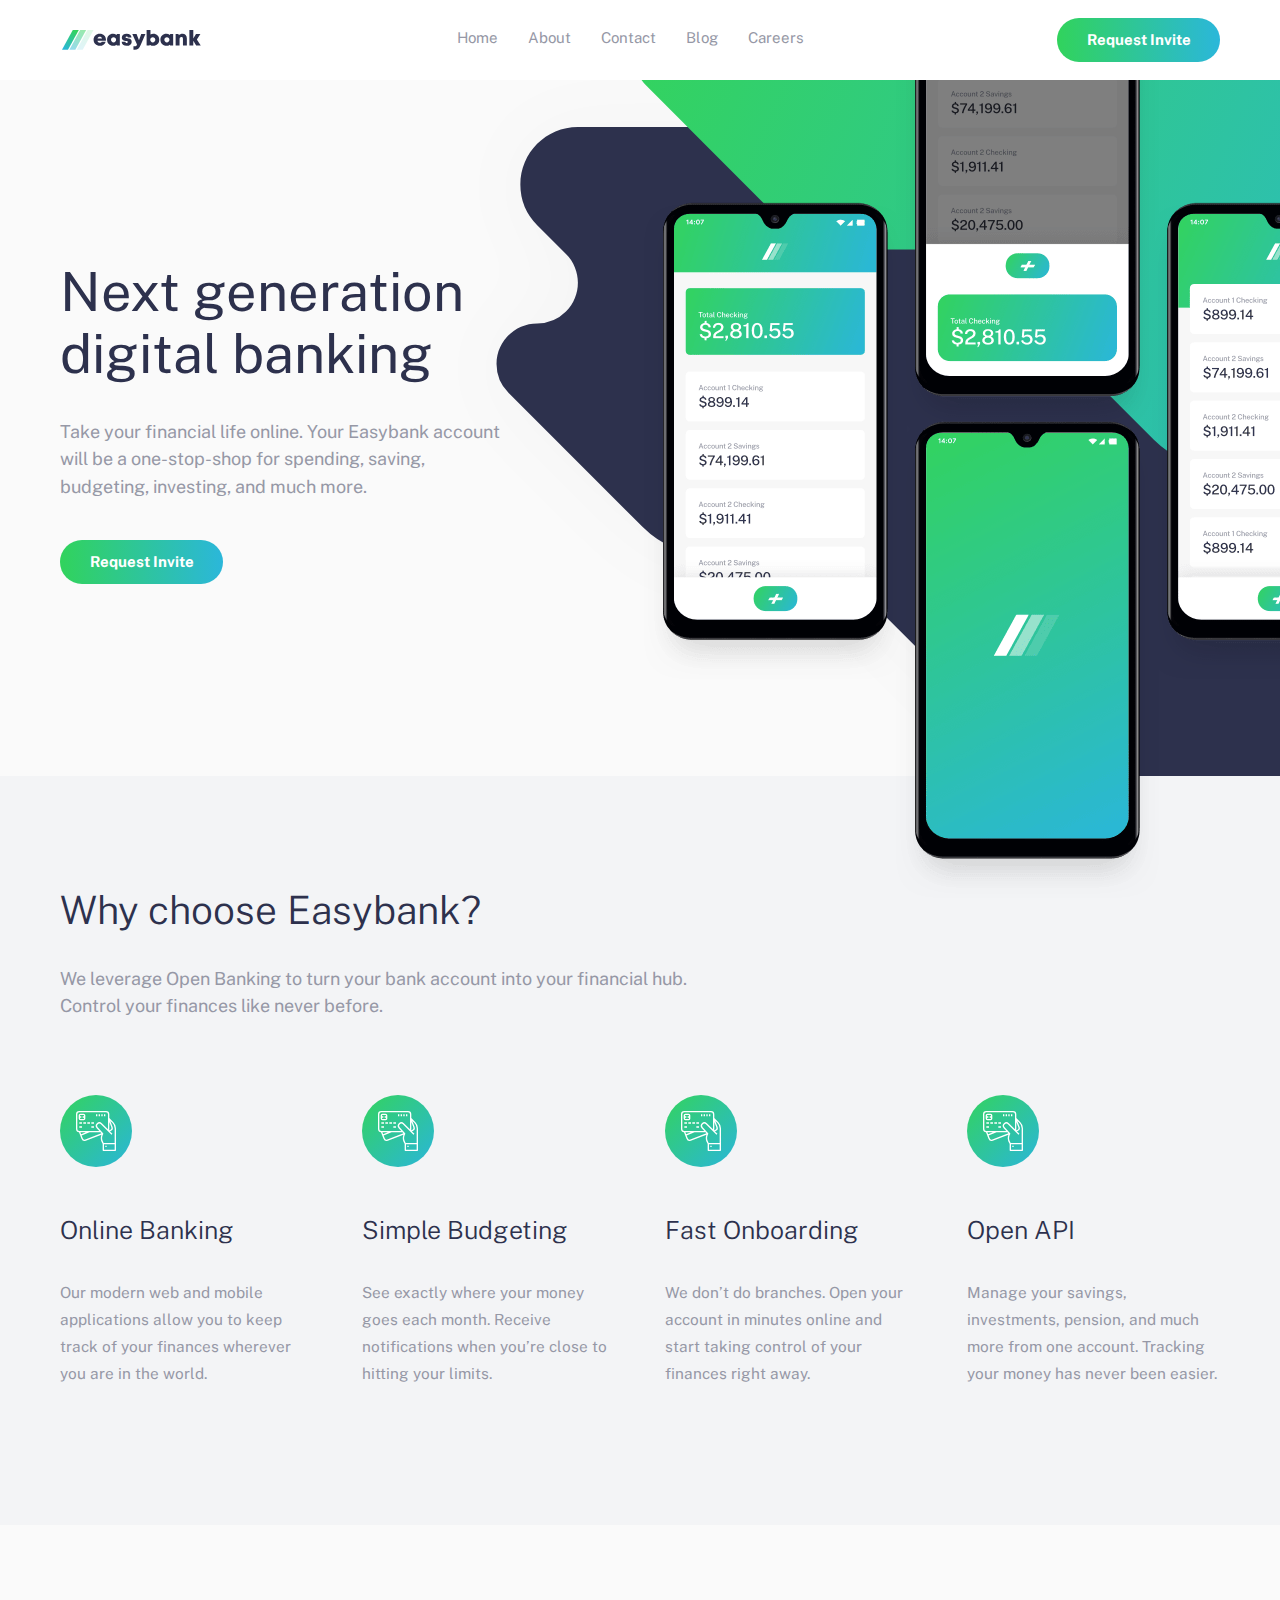
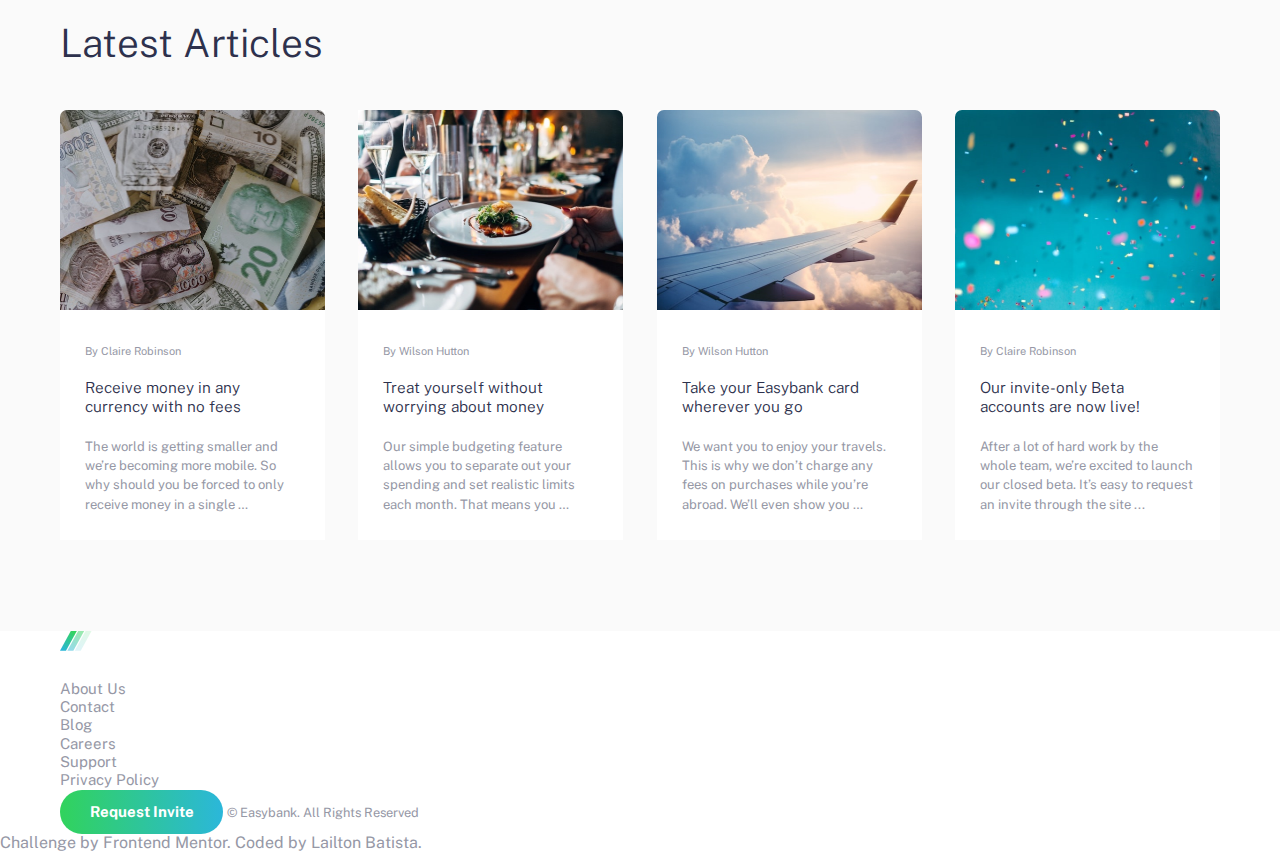
==== commit a24bf867: "Footer structure" ====
--- a/easybank-landing-page-master/index.html
+++ b/easybank-landing-page-master/index.html
@@ -11,18 +11,6 @@
 
   <link href="https://fonts.googleapis.com/css2?family=Public+Sans:wght@300;400;700&display=swap" rel="stylesheet">
   <link rel="stylesheet" href="css/style.css">
-
-  <!-- Feel free to remove these styles or customise in your own stylesheet 👍 -->
-  <style>
-    .attribution {
-      font-size: 11px;
-      text-align: center;
-    }
-
-    .attribution a {
-      color: hsl(228, 45%, 44%);
-    }
-  </style>
 </head>
 
 <body>
@@ -159,29 +147,83 @@
     </div>
   </section>
 
-
-
-
-
-
-
-
-
-  About Us
-  Contact
-  Blog
-  Careers
-  Support
-  Privacy Policy
-
-  Request Invite
-
-  © Easybank. All Rights Reserved
-
-  <div class="attribution">
+  <footer class="footer container">
+    <nav>
+      <div class="wrapper">
+        <svg xmlns="http://www.w3.org/2000/svg" width="139" height="20">
+          <defs>
+            <linearGradient id="a" x1="72.195%" x2="17.503%" y1="0%" y2="100%">
+              <stop offset="0%" stop-color="#33D35E" />
+              <stop offset="100%" stop-color="#2AB6D9" />
+            </linearGradient>
+          </defs>
+          <g fill="none" fill-rule="evenodd">
+            <path fill="#FFF" fill-rule="nonzero" d="M37.754 15.847c2.852 0 5.152-1.622 5.952-4.216h-3.897c-.376.665-1.14 1.066-2.055 1.066-1.237 0-2.065-.674-2.32-1.978h8.44c.051-.352.081-.694.081-1.037 0-3.335-2.537-5.95-6.201-5.95-3.568 0-6.175 2.564-6.175 6.049 0 3.473 2.628 6.066 6.175 6.066zm2.344-7.297h-4.596c.317-1.129 1.11-1.749 2.252-1.749 1.181 0 2 .613 2.344 1.75zm10.946 7.296c1.32 0 2.5-.434 3.43-1.188l.336.804h3.027V4.093h-2.919l-.4.88c-.94-.775-2.135-1.222-3.474-1.222-3.476 0-5.961 2.505-5.961 6.026 0 3.533 2.485 6.07 5.961 6.07zm.524-3.467c-1.467 0-2.545-1.108-2.545-2.593 0-1.475 1.069-2.583 2.545-2.583 1.466 0 2.544 1.108 2.544 2.583 0 1.485-1.078 2.593-2.544 2.593zm13.123 3.467c3.02 0 5.025-1.554 5.025-3.93 0-2.883-2.387-3.256-4.183-3.575-1.08-.193-1.95-.344-1.95-.99 0-.527.422-.838 1.05-.838.71 0 1.197.337 1.197 1.063h3.667c-.044-2.303-1.92-3.843-4.816-3.843-2.912 0-4.854 1.47-4.854 3.75 0 2.757 2.337 3.289 4.1 3.574 1.092.181 1.952.368 1.952 1.024 0 .587-.543.88-1.116.88-.742 0-1.32-.383-1.32-1.214h-3.77c.036 2.463 1.919 4.1 5.018 4.1zm8.1 3.858c2.936 0 4.344-1.257 5.877-4.736l4.764-10.863h-4.206l-2.249 6.263-2.412-6.263H70.31l4.698 10.43c-.53 1.414-.983 1.804-2.48 1.804H71.45v3.365h1.341zm18.504-3.858c3.5 0 5.973-2.515 5.973-6.048S94.796 3.75 91.295 3.75a5.332 5.332 0 00-2.825.784V0H84.6v15.474h2.897l.37-.844c.923.771 2.102 1.216 3.428 1.216zm-.523-3.467c-1.467 0-2.545-1.108-2.545-2.58 0-1.486 1.078-2.594 2.545-2.594 1.466 0 2.544 1.108 2.544 2.593 0 1.473-1.087 2.58-2.544 2.58zm13.598 3.467c1.32 0 2.5-.434 3.43-1.188l.336.804h3.027V4.093h-2.918l-.401.88c-.939-.775-2.135-1.222-3.474-1.222-3.476 0-5.96 2.505-5.96 6.026 0 3.533 2.484 6.07 5.96 6.07zm.524-3.467c-1.467 0-2.545-1.108-2.545-2.593 0-1.475 1.07-2.583 2.545-2.583 1.467 0 2.545 1.108 2.545 2.583 0 1.485-1.078 2.593-2.545 2.593zm12.653 3.095V9.403c0-1.447.702-2.3 1.923-2.3.986 0 1.483.657 1.483 1.98v6.39h3.915V8.543c0-2.897-1.733-4.773-4.373-4.773-1.47 0-2.733.565-3.58 1.508l-.537-1.172h-2.747v11.369h3.916zm13.748 0v-4.808l2.848 4.808h4.616l-3.902-5.95 3.543-5.419h-4.397l-2.708 4.454V0h-3.916v15.474h3.916z" />
+            <g fill="url(#a)">
+              <path d="M10.802 0L0 19.704h5.986L16.789 0z" />
+              <path opacity=".5" d="M18.171 0L7.368 19.704h5.986L24.157 0z" />
+              <path opacity=".15" d="M25.539 0L14.737 19.704h5.986L31.525 0z" />
+            </g>
+          </g>
+        </svg>
+
+        <div class="social_media">
+          <a href="">
+            <svg xmlns="http://www.w3.org/2000/svg" width="20" height="20">
+              <path fill="#FFF" d="M18.896 0H1.104C.494 0 0 .494 0 1.104v17.793C0 19.506.494 20 1.104 20h9.58v-7.745H8.076V9.237h2.606V7.01c0-2.583 1.578-3.99 3.883-3.99 1.104 0 2.052.082 2.329.119v2.7h-1.598c-1.254 0-1.496.597-1.496 1.47v1.928h2.989l-.39 3.018h-2.6V20h5.098c.608 0 1.102-.494 1.102-1.104V1.104C20 .494 19.506 0 18.896 0z" />
+            </svg>
+          </a>
+
+          <a href="">
+            <svg xmlns="http://www.w3.org/2000/svg" width="21" height="20">
+              <path fill="#FFF" d="M10.333 0c-5.522 0-10 4.478-10 10 0 5.523 4.478 10 10 10 5.523 0 10-4.477 10-10 0-5.522-4.477-10-10-10zm3.701 14.077c-1.752.12-5.653.12-7.402 0C4.735 13.947 4.514 13.018 4.5 10c.014-3.024.237-3.947 2.132-4.077 1.749-.12 5.651-.12 7.402 0 1.898.13 2.118 1.059 2.133 4.077-.015 3.024-.238 3.947-2.133 4.077zM8.667 8.048l4.097 1.949-4.097 1.955V8.048z" />
+            </svg>
+          </a>
+
+          <a href="">
+            <svg xmlns="http://www.w3.org/2000/svg" width="21" height="18">
+              <path fill="#FFF" d="M20.667 2.797a8.192 8.192 0 01-2.357.646 4.11 4.11 0 001.804-2.27 8.22 8.22 0 01-2.606.996A4.096 4.096 0 0014.513.873c-2.649 0-4.595 2.472-3.997 5.038a11.648 11.648 0 01-8.457-4.287 4.109 4.109 0 001.27 5.478A4.086 4.086 0 011.47 6.59c-.045 1.901 1.317 3.68 3.29 4.075a4.113 4.113 0 01-1.853.07 4.106 4.106 0 003.834 2.85 8.25 8.25 0 01-6.075 1.7 11.616 11.616 0 006.29 1.843c7.618 0 11.922-6.434 11.662-12.205a8.354 8.354 0 002.048-2.124z" />
+            </svg>
+          </a>
+
+          <a href="">
+            <svg xmlns="http://www.w3.org/2000/svg" width="20" height="20">
+              <path fill="#FFF" d="M10 0C4.478 0 0 4.477 0 10c0 4.237 2.636 7.855 6.356 9.312-.088-.791-.167-2.005.035-2.868.182-.78 1.172-4.97 1.172-4.97s-.299-.6-.299-1.486c0-1.39.806-2.428 1.81-2.428.852 0 1.264.64 1.264 1.408 0 .858-.545 2.14-.828 3.33-.236.995.5 1.807 1.48 1.807 1.778 0 3.144-1.874 3.144-4.58 0-2.393-1.72-4.068-4.177-4.068-2.845 0-4.515 2.135-4.515 4.34 0 .859.331 1.781.745 2.281a.3.3 0 01.069.288l-.278 1.133c-.044.183-.145.223-.335.134-1.249-.581-2.03-2.407-2.03-3.874 0-3.154 2.292-6.052 6.608-6.052 3.469 0 6.165 2.473 6.165 5.776 0 3.447-2.173 6.22-5.19 6.22-1.013 0-1.965-.525-2.291-1.148l-.623 2.378c-.226.869-.835 1.958-1.244 2.621.937.29 1.931.446 2.962.446 5.522 0 10-4.477 10-10S15.522 0 10 0z" />
+            </svg>
+          </a>
+
+          <a href="">
+            <svg xmlns="http://www.w3.org/2000/svg" width="21" height="20">
+              <path fill="#FFF" d="M10.333 1.802c2.67 0 2.987.01 4.042.059 2.71.123 3.976 1.409 4.1 4.099.048 1.054.057 1.37.057 4.04 0 2.672-.01 2.988-.058 4.042-.124 2.687-1.386 3.975-4.099 4.099-1.055.048-1.37.058-4.042.058-2.67 0-2.986-.01-4.04-.058-2.717-.124-3.976-1.416-4.1-4.1-.048-1.054-.058-1.37-.058-4.041 0-2.67.01-2.986.058-4.04.124-2.69 1.387-3.977 4.1-4.1 1.054-.048 1.37-.058 4.04-.058zm0-1.802C7.618 0 7.278.012 6.211.06 2.579.227.56 2.242.394 5.877.345 6.944.334 7.284.334 10s.011 3.057.06 4.123c.166 3.632 2.181 5.65 5.816 5.817 1.068.048 1.408.06 4.123.06 2.716 0 3.057-.012 4.124-.06 3.628-.167 5.651-2.182 5.816-5.817.049-1.066.06-1.407.06-4.123s-.011-3.056-.06-4.122C20.11 2.249 18.093.228 14.458.06 13.39.01 13.049 0 10.333 0zm0 4.865a5.135 5.135 0 100 10.27 5.135 5.135 0 000-10.27zm0 8.468a3.333 3.333 0 110-6.666 3.333 3.333 0 010 6.666zm5.339-9.87a1.2 1.2 0 10-.001 2.4 1.2 1.2 0 000-2.4z" />
+            </svg>
+          </a>
+        </div>
+
+      </div>
+
+      <ul class="ul_1">
+        <li><a href="">About Us</a></li>
+        <li><a href="">Contact</a></li>
+        <li><a href="">Blog</a></li>
+      </ul>
+
+      <ul class="ul_2">
+        <li><a href="">Careers</a></li>
+        <li><a href="">Support</a></li>
+        <li><a href="">Privacy Policy</a></li>
+      </ul>
+
+      <div class="wrapper">
+        <button class="btn">Request Invite</button>
+        <small>© Easybank. All Rights Reserved</small>
+      </div>
+    </nav>
+  </footer>
+
+  <footer class="attribution">
     Challenge by <a href="https://www.frontendmentor.io?ref=challenge" target="_blank">Frontend Mentor</a>.
-    Coded by <a href="#">Your Name Here</a>.
-  </div>
+    Coded by <a href="https://www.frontendmentor.io/profile/lailton-b" target="_blank">Lailton Batista</a>.
+  </footer>
 
   <script src="js/script.js"></script>
 </body>
--- a/easybank-landing-page-master/css/style.css
+++ b/easybank-landing-page-master/css/style.css
@@ -370,22 +370,43 @@
 
 .subtitle_1 {
   font-size: 1.75rem;
-  font-weight: 300;
 }
 
 .subtitle_2 {
   font-size: 1.25rem;
+}
+
+.subtitle_1,
+.subtitle_2,
+.subtitle_3 {
   font-weight: 300;
 }
 
 .text_1 {
   font-size: 0.875rem;
+}
+
+.text_1,
+.text_2 {
   line-height: 1.4rem;
 }
 
-.text_2 {
+.text_2,
+.subtitle_3 {
   font-size: 0.8125rem;
-  line-height: 1.4rem;
+}
+
+.subtitle_3,
+.text_3 {
+  line-height: 1.2rem;
+}
+
+.text_3 {
+  font-size: 0.8125rem;
+}
+
+.text_4 {
+  font-size: 0.6875rem;
 }
 
 @media screen and (min-width: 767px) {
@@ -403,12 +424,16 @@
 
   .text_1 {
     font-size: 1.125rem;
+  }
+
+  .text_1,
+.text_2 {
     line-height: 1.7rem;
   }
 
-  .text_2 {
+  .text_2,
+.subtitle_3 {
     font-size: 0.96rem;
-    line-height: 1.7rem;
   }
 }
 .container {
@@ -834,4 +859,69 @@
     margin: 0px auto;
     max-width: 290px;
   }
+}
+@media screen and (max-width: 350px) {
+  .features .features__feature {
+    flex-basis: 290px;
+  }
+}
+.articles {
+  background-color: #fafafa;
+  padding-top: 96px;
+  padding-bottom: 80px;
+}
+.articles .subtitle_1 {
+  margin-top: 0;
+}
+.articles .articles__wrapper {
+  display: flex;
+  justify-content: space-between;
+}
+.articles .articles__article {
+  max-width: 265px;
+  margin: 11px 0;
+  background-color: white;
+  cursor: pointer;
+}
+.articles .articles__article:hover .subtitle_3 {
+  color: #31d35c;
+}
+.articles .articles__article a {
+  display: block;
+}
+.articles .articles__article + .articles__article {
+  margin-left: 15px;
+}
+.articles .articles__article .articles__article__text {
+  padding: 20px 25px 13px;
+}
+.articles .articles__article .subtitle_3 {
+  max-width: 190px;
+  transition: 0.4s;
+}
+.articles .articles__article img {
+  width: 265px;
+  height: 200px;
+  border-top-left-radius: 7px;
+  border-top-right-radius: 7px;
+}
+
+@media screen and (max-width: 1253px) {
+  .articles .subtitle_1 {
+    text-align: center;
+  }
+  .articles .articles__wrapper {
+    flex-wrap: wrap;
+    justify-content: center;
+  }
+}
+@media screen and (max-width: 735px) {
+  .articles__wrapper {
+    flex-direction: column;
+    align-items: center;
+  }
+
+  .articles .articles__article + .articles__article {
+    margin-left: 0px;
+  }
 }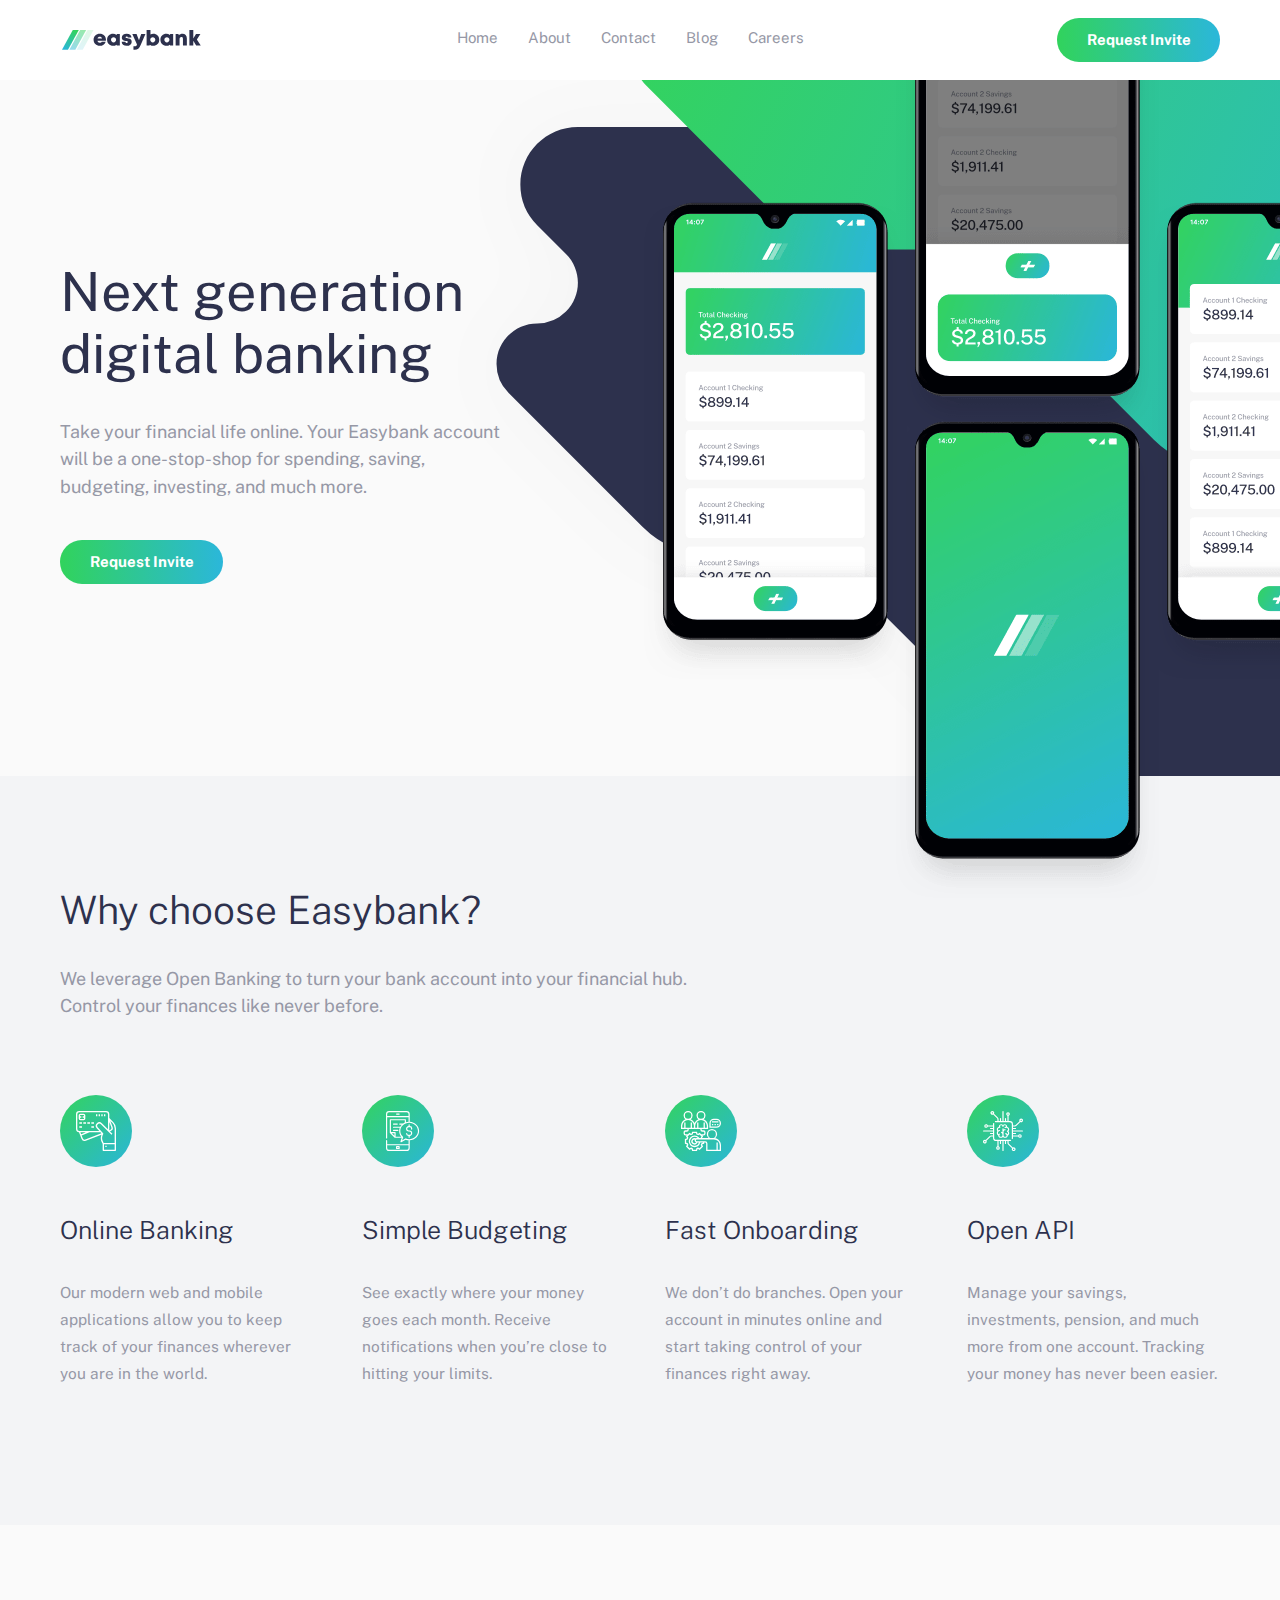
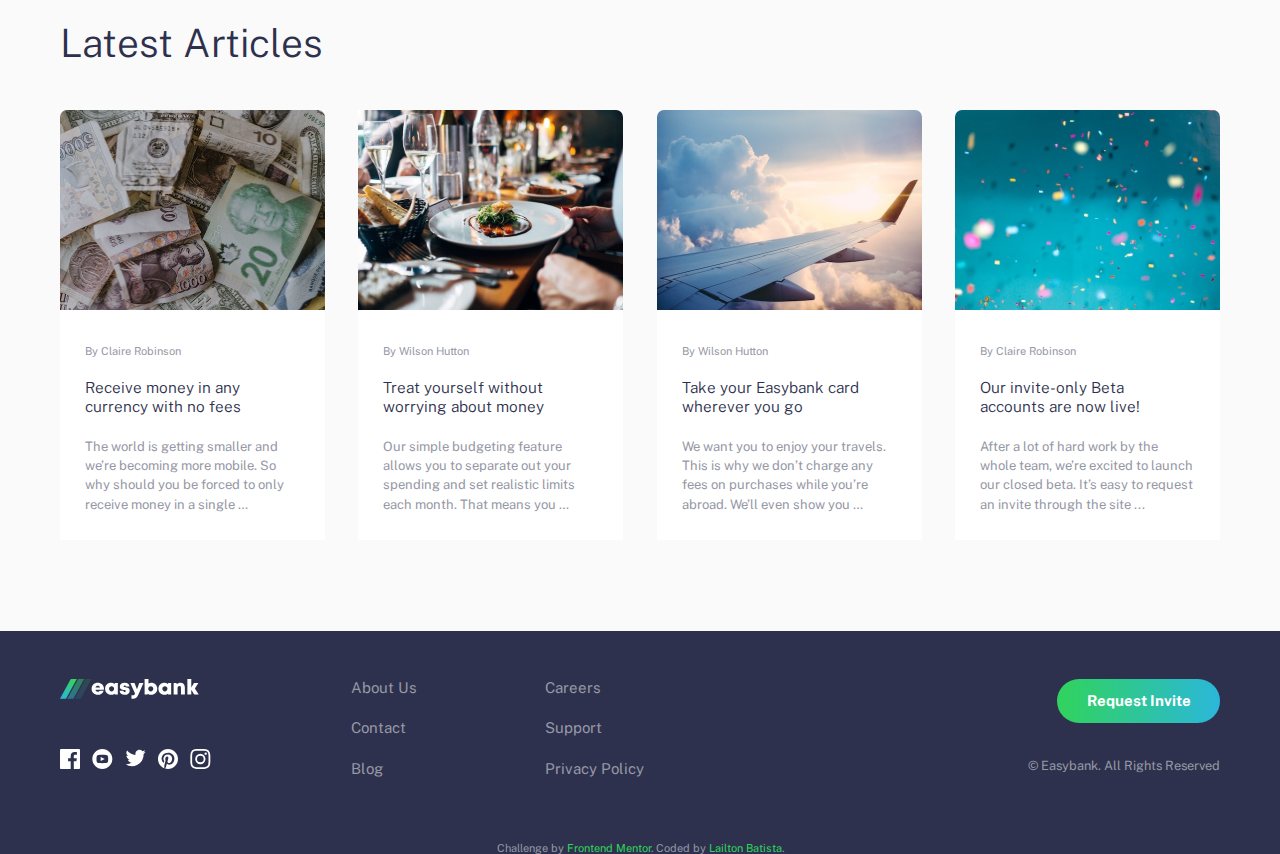
==== commit 1123321c: "Features images update" ====
--- a/easybank-landing-page-master/index.html
+++ b/easybank-landing-page-master/index.html
@@ -72,21 +72,21 @@
       </div>
 
       <div class="features__feature">
-        <img src="images/icon-online.svg" alt="Online Banking" />
+        <img src="images/icon-budgeting.svg" alt="Budgeting" />
         <h3 class="subtitle_2">Simple Budgeting</h3>
         <p class="text_2">See exactly where your money goes each month. Receive notifications when you’re
           close to hitting your limits.</p>
       </div>
 
       <div class="features__feature">
-        <img src="images/icon-online.svg" alt="Online Banking" />
+        <img src="images/icon-onboarding.svg" alt="Onboarding" />
         <h3 class="subtitle_2">Fast Onboarding</h3>
         <p class="text_2">We don’t do branches. Open your account in minutes online and start taking control
           of your finances right away.</p>
       </div>
 
       <div class="features__feature">
-        <img src="images/icon-online.svg" alt="Online Banking" />
+        <img src="images/icon-api.svg" alt="API" />
         <h3 class="subtitle_2">Open API</h3>
         <p class="text_2">Manage your savings, investments, pension, and much more from one account. Tracking
           your money has never been easier.</p>
--- a/easybank-landing-page-master/css/style.css
+++ b/easybank-landing-page-master/css/style.css
@@ -924,4 +924,95 @@
   .articles .articles__article + .articles__article {
     margin-left: 0px;
   }
+}
+.attribution {
+  background-color: #2d314d;
+  font-size: 11px;
+  text-align: center;
+  padding-top: 20px;
+}
+.attribution a {
+  color: #31d35c;
+}
+
+.footer {
+  background-color: #2d314d;
+  padding-top: 48px;
+  padding-bottom: 48px;
+}
+.footer nav {
+  display: flex;
+  justify-content: space-between;
+  height: 95px;
+}
+.footer .wrapper {
+  display: flex;
+  flex-direction: column;
+  justify-content: space-between;
+}
+.footer .social_media {
+  display: flex;
+}
+.footer .social_media a {
+  display: block;
+}
+.footer .social_media a:hover > svg path {
+  fill: #31d35c;
+}
+.footer .social_media svg {
+  margin-right: 12px;
+}
+.footer .social_media svg path {
+  transition: 0.4s;
+}
+.footer ul {
+  margin-left: 128px;
+}
+.footer ul a:hover {
+  color: #31d35c;
+  transition: 0.4s;
+}
+.footer ul li + li {
+  margin-top: 22px;
+}
+.footer ul.ul_2 {
+  margin-right: auto;
+}
+.footer .btn {
+  margin-left: auto;
+}
+.footer .btn:hover {
+  opacity: 1;
+  background-image: linear-gradient(to right, #70e18e, #6ccde5);
+}
+
+@media screen and (max-width: 1030px) {
+  .footer ul,
+.footer ul.ul_2 {
+    margin-right: 0;
+    margin-left: 0;
+  }
+}
+@media screen and (max-width: 767px) {
+  .footer .wrapper:first-child {
+    height: 90px;
+    margin-bottom: 13px;
+  }
+  .footer .wrapper:first-child svg {
+    margin: 0 6px;
+  }
+  .footer .wrapper {
+    align-items: center;
+  }
+  .footer nav {
+    flex-direction: column;
+    text-align: center;
+    height: auto;
+  }
+  .footer ul {
+    margin-top: 22px;
+  }
+  .footer .btn {
+    margin: 34px 0 27px;
+  }
 }